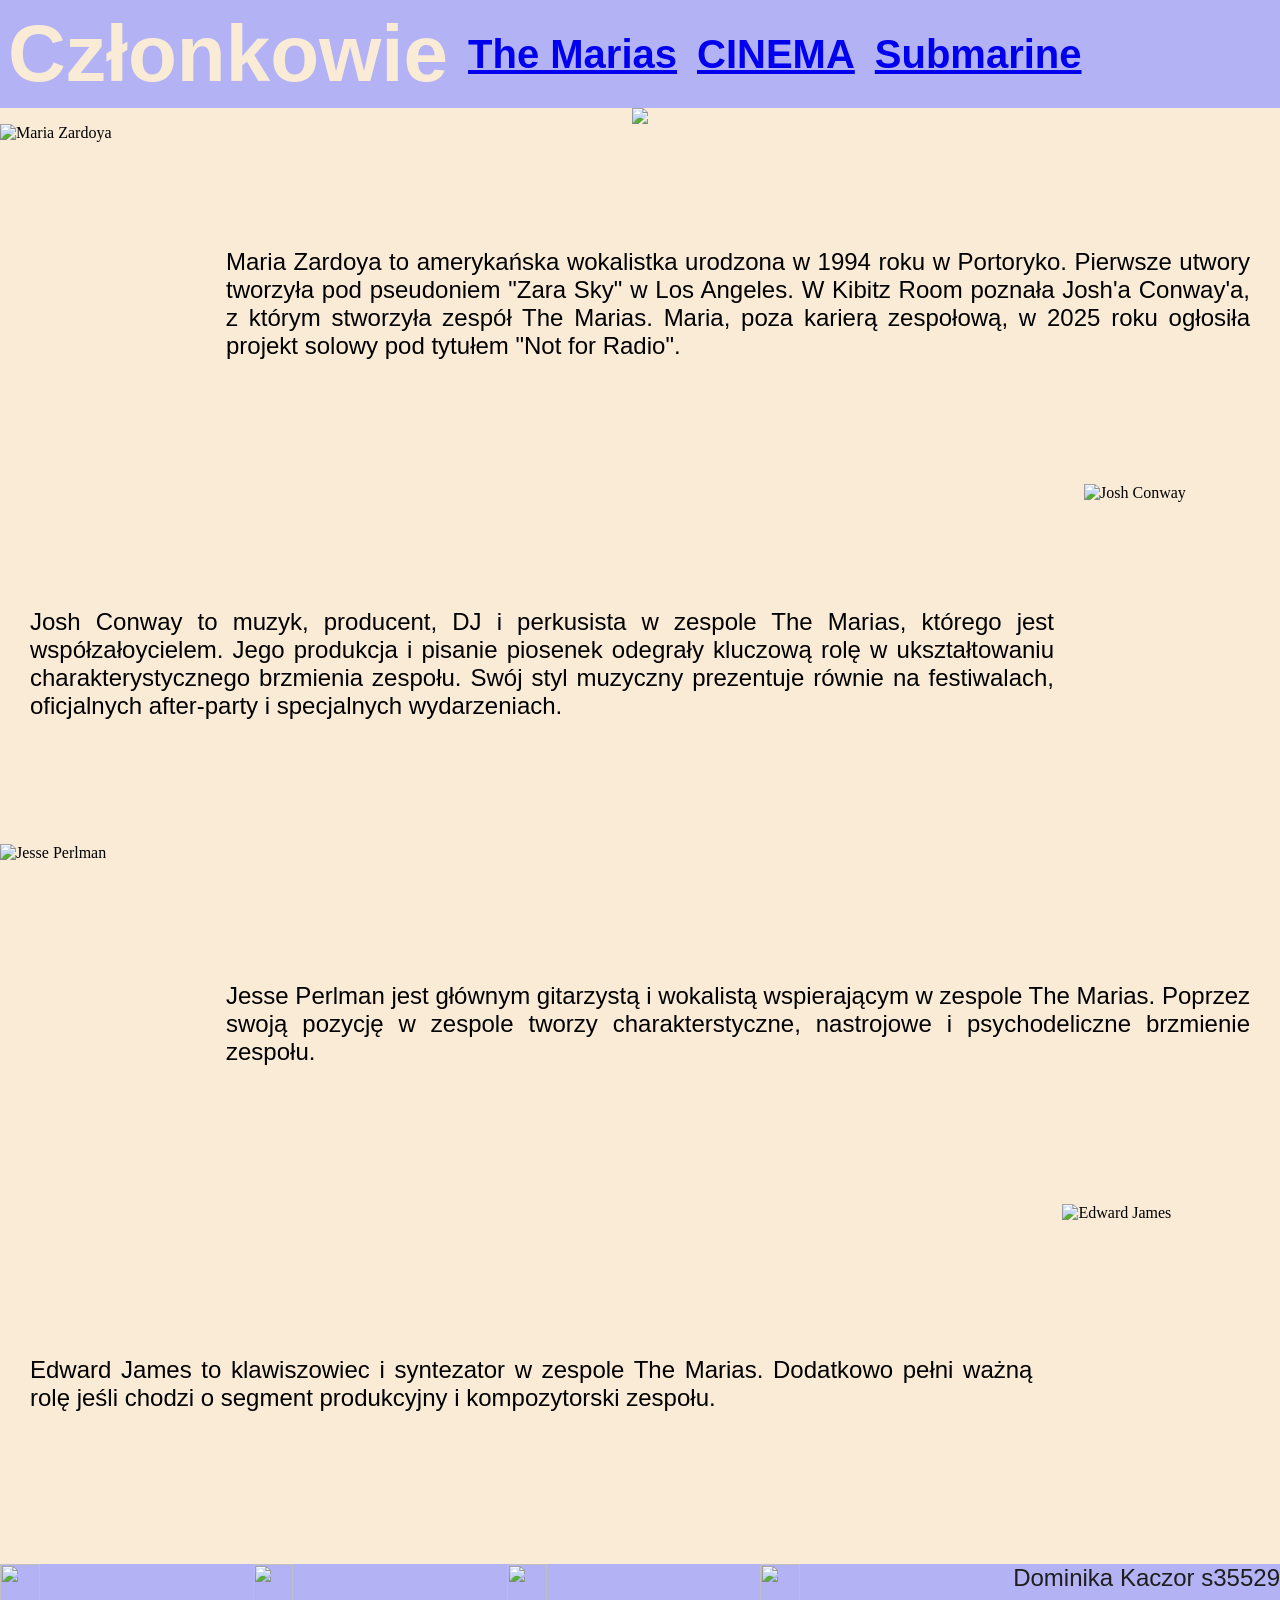
==== index2.html @ 77b2b717 "wersja projektu 1 mam zaczęty nav bar i footer, rozplanowaną ilość materiału, dodane kolory i efekty" ====
<!DOCTYPE html>
<html lang="pl">

<head>
    <meta charset="UTF-8">
    <meta name="viewport" content="width=device-width, initial-scale=1.0">
    <title>członkowie</title>
    <link rel="stylesheet" href="style.css">

</head>
<header>
    <h1>Członkowie</h1>
    <a href="index.html">
        <h4>The Marias</h4>
    </a>
    <a href="index3.html">
        <h4>CINEMA</h4>
    </a>
    <a href="index4.html">
        <h4>Submarine</h4>
    </a>
</header>

<body>
    <a href="index2.html">
        <div class="container">
            <img src="zdjęcia/zdjecie1.jpeg">
        </div>
    </a>
    <div class="box1">
        <img src="zdjęcia/maria zardoya2.jpg" alt="Maria Zardoya" width="360px" height="360px">
        <div class="text">Maria Zardoya to amerykańska wokalistka urodzona w 1994 roku w Portoryko. Pierwsze utwory
            tworzyła pod pseudoniem "Zara Sky" w Los Angeles. W Kibitz Room poznała Josh'a Conway'a, z którym stworzyła
            zespół The Marias. Maria, poza karierą zespołową, w 2025 roku ogłosiła projekt solowy pod tytułem "Not for
            Radio".</div>
    </div>

    <div class="box2">
        <img src="zdjęcia/josh conway.jpeg" alt="Josh Conway" width="360px" height="360px">
        <div class="text">Josh Conway to muzyk, producent, DJ i perkusista w zespole The Marias, którego jest
            współzałoycielem. Jego produkcja i pisanie piosenek odegrały kluczową rolę w ukształtowaniu
            charakterystycznego
            brzmienia zespołu. Swój styl muzyczny prezentuje równie na festiwalach, oficjalnych after-party i
            specjalnych
            wydarzeniach.</div>
    </div>

    <div class="box1">
        <img src="zdjęcia/jesse perlman.jpg" alt="Jesse Perlman" width="360px" height="360px">
        <div class="text">Jesse Perlman jest głównym gitarzystą i wokalistą wspierającym w zespole The Marias. Poprzez
            swoją pozycję w zespole tworzy charakterstyczne, nastrojowe i psychodeliczne brzmienie zespołu. </div>
    </div>

    <div class="box2">
        <img src="zdjęcia/edward james.jpg" alt="Edward James" width="360px" height="360px">
        <div class="text"> Edward James to klawiszowiec i syntezator w zespole The Marias. Dodatkowo pełni ważną rolę
            jeśli
            chodzi o segment produkcyjny i kompozytorski zespołu. </div>

    </div>

    <div class="end">
        <a href="https://www.youtube.com/channel/UChmZkdugBmAP_zpyzayv6VQ">
            <img src="zdjęcia/youtube.svg" width="40px" height="40px">
        </a>
        <a href="https://www.instagram.com/themarias/">
            <img src="zdjęcia/instagram.svg" width="40px" height="40px">
        </a>
        <a href="https://www.facebook.com/themariasmp3/?locale=pl_PL">
            <img src="zdjęcia/facebook.svg" width="40px" height="40px">
        </a>
        <a href="https://shop.themarias.us/en-uk">
            <img src="zdjęcia/shop.svg" width="40px" height="40px">
        </a>

        <div id="footer">Dominika Kaczor s35529</div>
    </div>

</body>

</html>
---- style.css ----
body {
    margin: 0%;

}

header {
    text-align: center;
    font-size: 40px;
    font-family: "Raleway", sans-serif;
    font-optical-sizing: auto;
    background-color: rgb(178, 178, 245);
    color: antiquewhite;
    padding: 8px;
    gap: 20px;
    display: flex;
    flex-direction: row;
    align-items: center;

}

.class {
    text-align: center;
    text-align: justify;
    font-size: 24px;
    font-family: "Raleway", sans-serif;
    font-optical-sizing: auto;
    margin: auto;
    max-width: 80%;
    padding-bottom: 30px;
    padding-top: 30px;
    margin-bottom: 40px;

}

h1,
h4 {
    margin: 0%;
}

#id {
    font-size: 24px;
    font-family: "Raleway", sans-serif;
    font-optical-sizing: auto;
    text-align: center;
    justify-content: center;
    margin-bottom: 40px;
}

.container {
    display: flex;
    justify-content: center;
    flex-direction: row;
}

.end {
    background-color: rgb(178, 178, 245);
    color: rgb(30, 30, 30);
    display: flex;
    justify-content: space-between;
    align-items: flex-start;
    gap: 10px;
    height: 60px;
}

.form {
    transform: scale(1.2);
    width: 500px;
    margin: auto;
    margin-bottom: 100px;
}

input,
textarea {
    width: 100%;
    padding: 15px;
    font-size: 18px;
}

textarea {
    height: 200px;
}

button {
    padding: 15px 30px;
    font-size: 18px;
    justify-content: center;
}

body {
    background-color: antiquewhite;
    margin: 0%;
}

.box1 {
    display: flex;
    align-items: flex-start;
    display: 20px;
    flex-direction: row;

}

.box2 {
    display: flex;
    align-items: flex-end;
    display: 20px;
    flex-direction: row-reverse;
}

body {
    margin: 0;
}

a {
    background-color: hsl(226, 55, 24);
}

.class {
    text-align: center;
    text-align: justify;
    font-size: 24px;
    font-family: "Raleway", sans-serif;
    font-optical-sizing: auto;
    margin: auto;
    max-width: 80%;
    padding-bottom: 30px;
    padding-top: 30px;
    margin-bottom: 50px;
}

#album {
    font-size: 24px;
    font-family: "Raleway", sans-serif;
    font-optical-sizing: auto;
    text-align: center;
    justify-content: center;
    margin-bottom: 30px;
}

#footer {
    font-size: 24px;
    font-family: "Raleway", sans-serif;
    font-optical-sizing: auto;
    flex-direction: end;
    text-align: center;
}

.left {
    display: flex;
    gap: 15px;
}

.quote {
    font-style: italic;
    font-size: 24px;
    font-family: "Raleway", sans-serif;
    text-align: center;
    margin: auto;
    max-width: 80%;
    margin-bottom: 30px;
}

.author {
    font-size: 20px;
    font-family: "Raleway", sans-serif;
    text-align: center;
    align-items: end;
    margin: auto;
    margin-bottom: 10px;
    max-width: 80%;
}

.button1 {
    border: none;
    background: none;
    padding: 0;
    outline: none;
    cursor: pointer;
    transition: 0.3s;
}

.button1:hover {
    box-shadow: 0px 0px 10px 2px rgb(177, 172, 166);
}

.button2 {
    border: none;
    background: none;
    padding: 0;
    outline: none;
    cursor: pointer;
    transition: 0.3s;
}

.button2:hover {
    box-shadow: 0px 0px 10px 2px hsl(359, 87%, 9%);
}

.button3 {
    border: none;
    background: none;
    padding: 0;
    outline: none;
    cursor: pointer;
    transition: 0.3s;
}

.button3:hover {
    box-shadow: 0px 0px 10px 2px rgb(51, 53, 120);
}

.text {
    text-align: center;
    text-align: justify;
    font-size: 24px;
    font-family: "Raleway", sans-serif;
    font-optical-sizing: auto;
    margin: auto;
    max-width: 80%;
    padding: 30px;
}
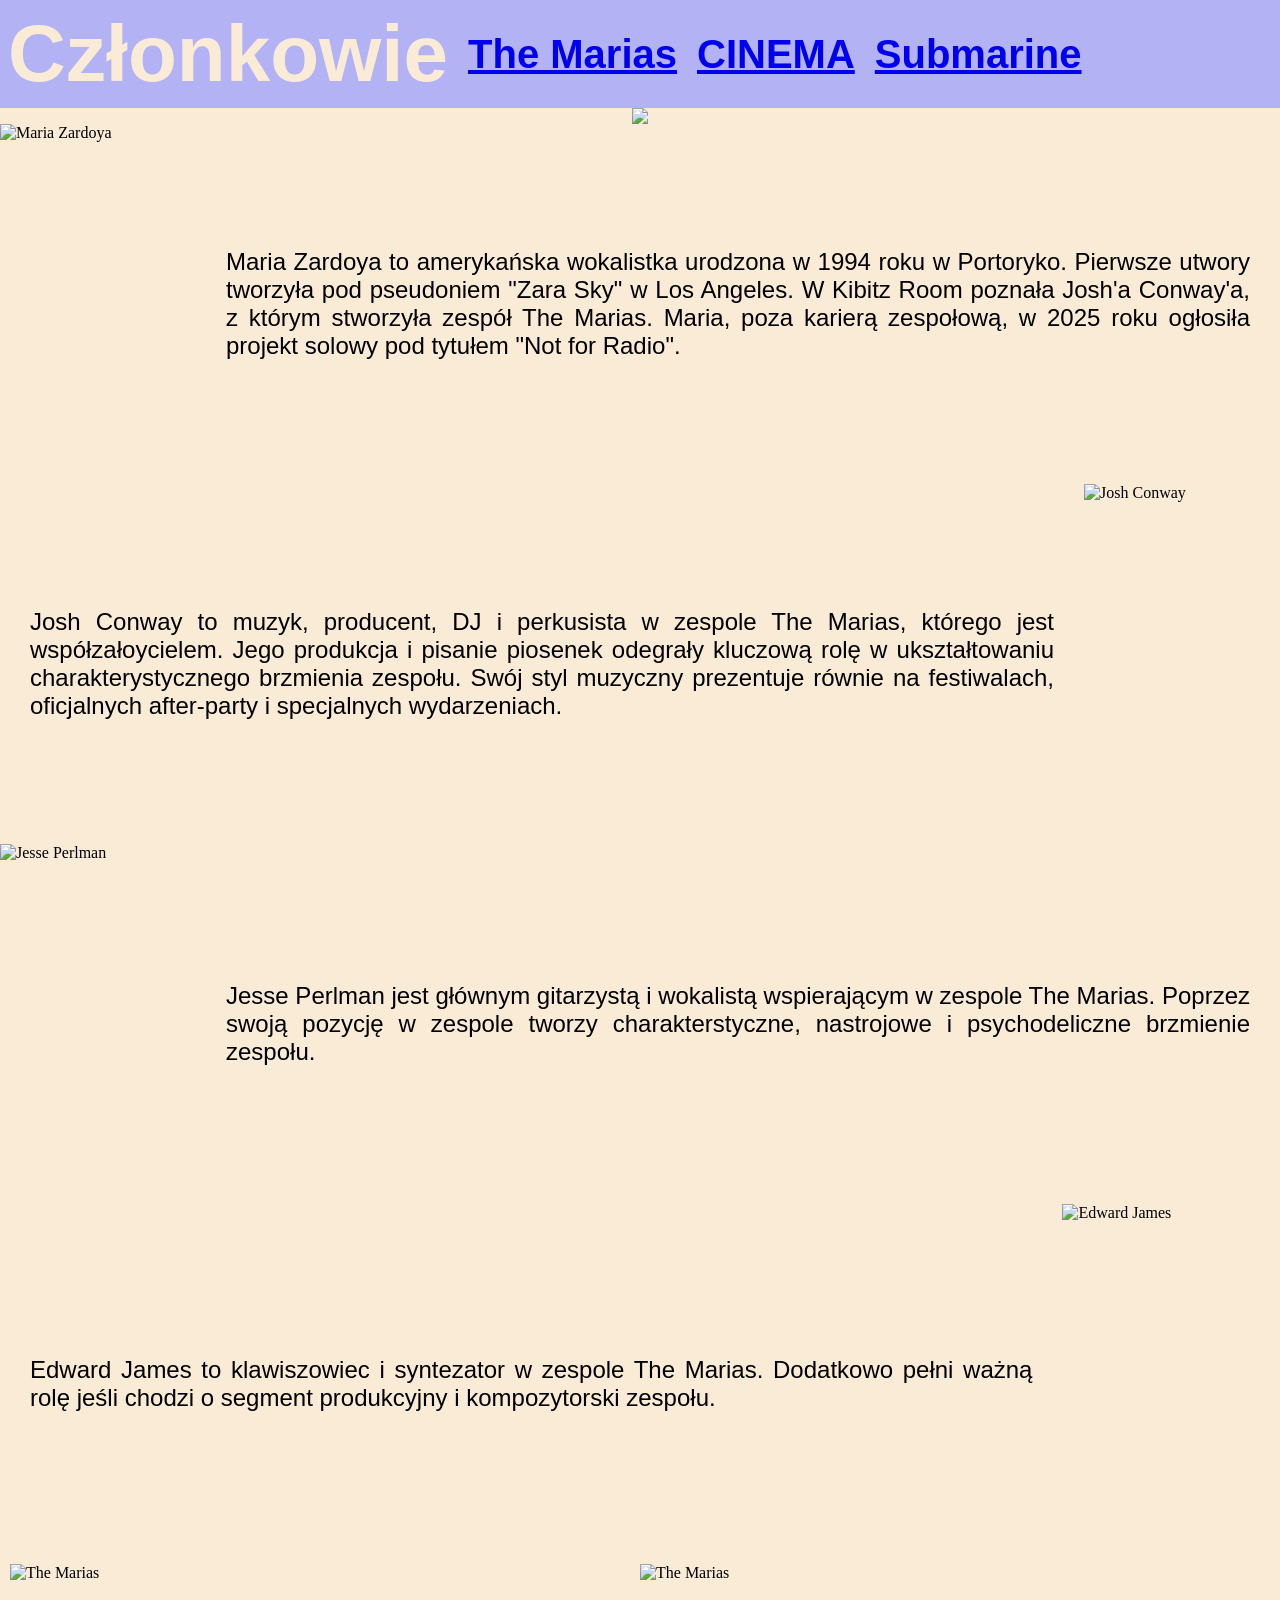
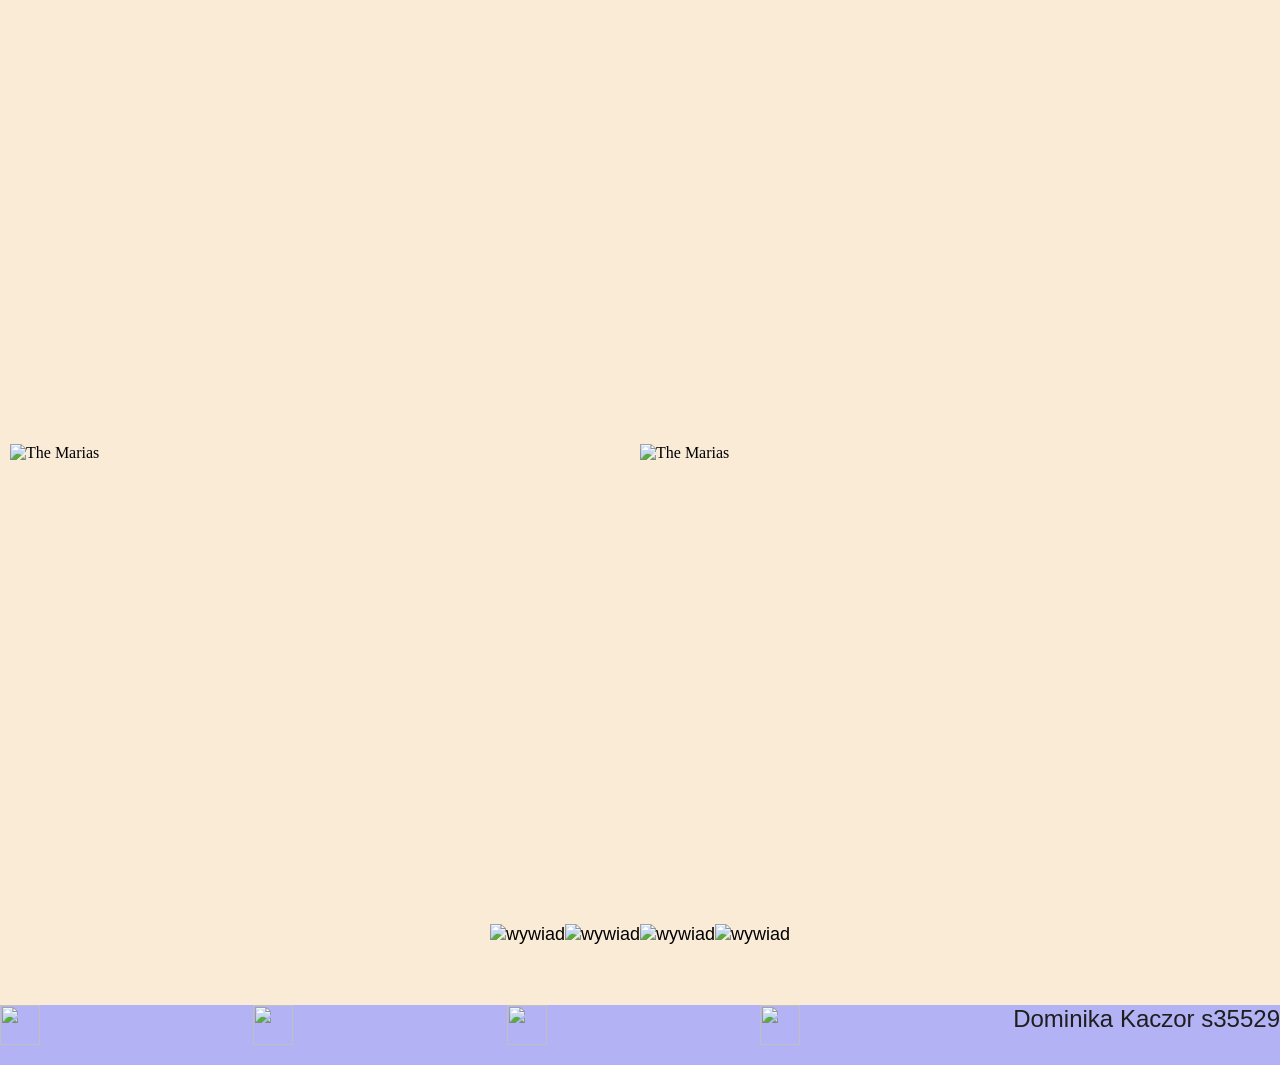
==== commit 7f53e524: "projekt 2 dodałam ikonki do wywiadów i zdjęcia z dynamiczną ścieżką, dalej do poprawy jest footer i " ====
--- a/index2.html
+++ b/index2.html
@@ -59,6 +59,51 @@
 
     </div>
 
+    <div class="photos">
+        <img src="https://www.billboard.com/wp-content/uploads/2025/01/chartbreaker-the-marias-billboard-2025-bb3-caroline-tompkins-1-1260.jpg"
+            alt="The Marias" width="630px" height="420px">
+
+        <img src="https://ca-times.brightspotcdn.com/dims4/default/2c850e3/2147483647/strip/true/crop/2048x1365+0+0/resize/1200x800!/quality/75/?url=https%3A%2F%2Fcalifornia-times-brightspot.s3.amazonaws.com%2F83%2Fc9%2F896f43b4cf7c6fb6d8a37310032f%2Fla-1553750010-repcr6qqes-snap-image"
+            alt="The Marias" width="630px" height="420px">
+    </div>
+
+    <div class="photos">
+        <img src="https://www.billboard.com/wp-content/uploads/2021/12/the-Marias-press-2021-cr-Ashley_Seryn-billboard-1548.jpg"
+            alt="The Marias" width="630px" height="420px">
+
+        <img src="https://press.atlanticrecords.com/sites/g/files/g2000014001/files/2025-04/MAIN%20PRESS%20IMAGE%20%281%29.jpg"
+            alt="The Marias" width="630px" height="420px">
+    </div>
+
+    <div class="press">
+        <a href="https://www.grammy.com/news/the-marias-submarine-new-album-interview-summer-tour-videos">
+            <button class="button1">
+                <img src="zdjęcia/press.svg" alt="wywiad" width="300px" height="380px">
+            </button>
+        </a>
+
+        <a href="https://www.elle.com/culture/music/a60949592/the-marias-breakup-submarine-interview/">
+            <button class="button1">
+                <img src="zdjęcia/press.svg" alt="wywiad" width="300px" height="380px">
+            </button>
+        </a>
+
+        <a href="https://youtu.be/Z-RrIjN8K-c?si=ubmekmjReTCFFXEi">
+            <button class="button1">
+                <img src="zdjęcia/press.svg" alt="wywiad" width="300px" height="380px">
+            </button>
+        </a>
+
+        <a
+            href="https://www.fender.com/articles/fender-performances/how-i-play-the-marias-on-collaboration-and-the-power-of-writing-songs">
+            <button class="button1">
+                <img src="zdjęcia/press.svg" alt="wywiad" width="300px" height="380px">
+            </button>
+        </a>
+
+
+    </div>
+
     <div class="end">
         <a href="https://www.youtube.com/channel/UChmZkdugBmAP_zpyzayv6VQ">
             <img src="zdjęcia/youtube.svg" width="40px" height="40px">
--- a/style.css
+++ b/style.css
@@ -217,4 +217,18 @@
     margin: auto;
     max-width: 80%;
     padding: 30px;
+}
+
+.photos {
+    justify-content: center;
+    display: flex;
+    margin-bottom: 60px;
+
+}
+
+.press {
+    justify-content: center;
+    display: flex;
+    margin-bottom: 60px;
+
 }
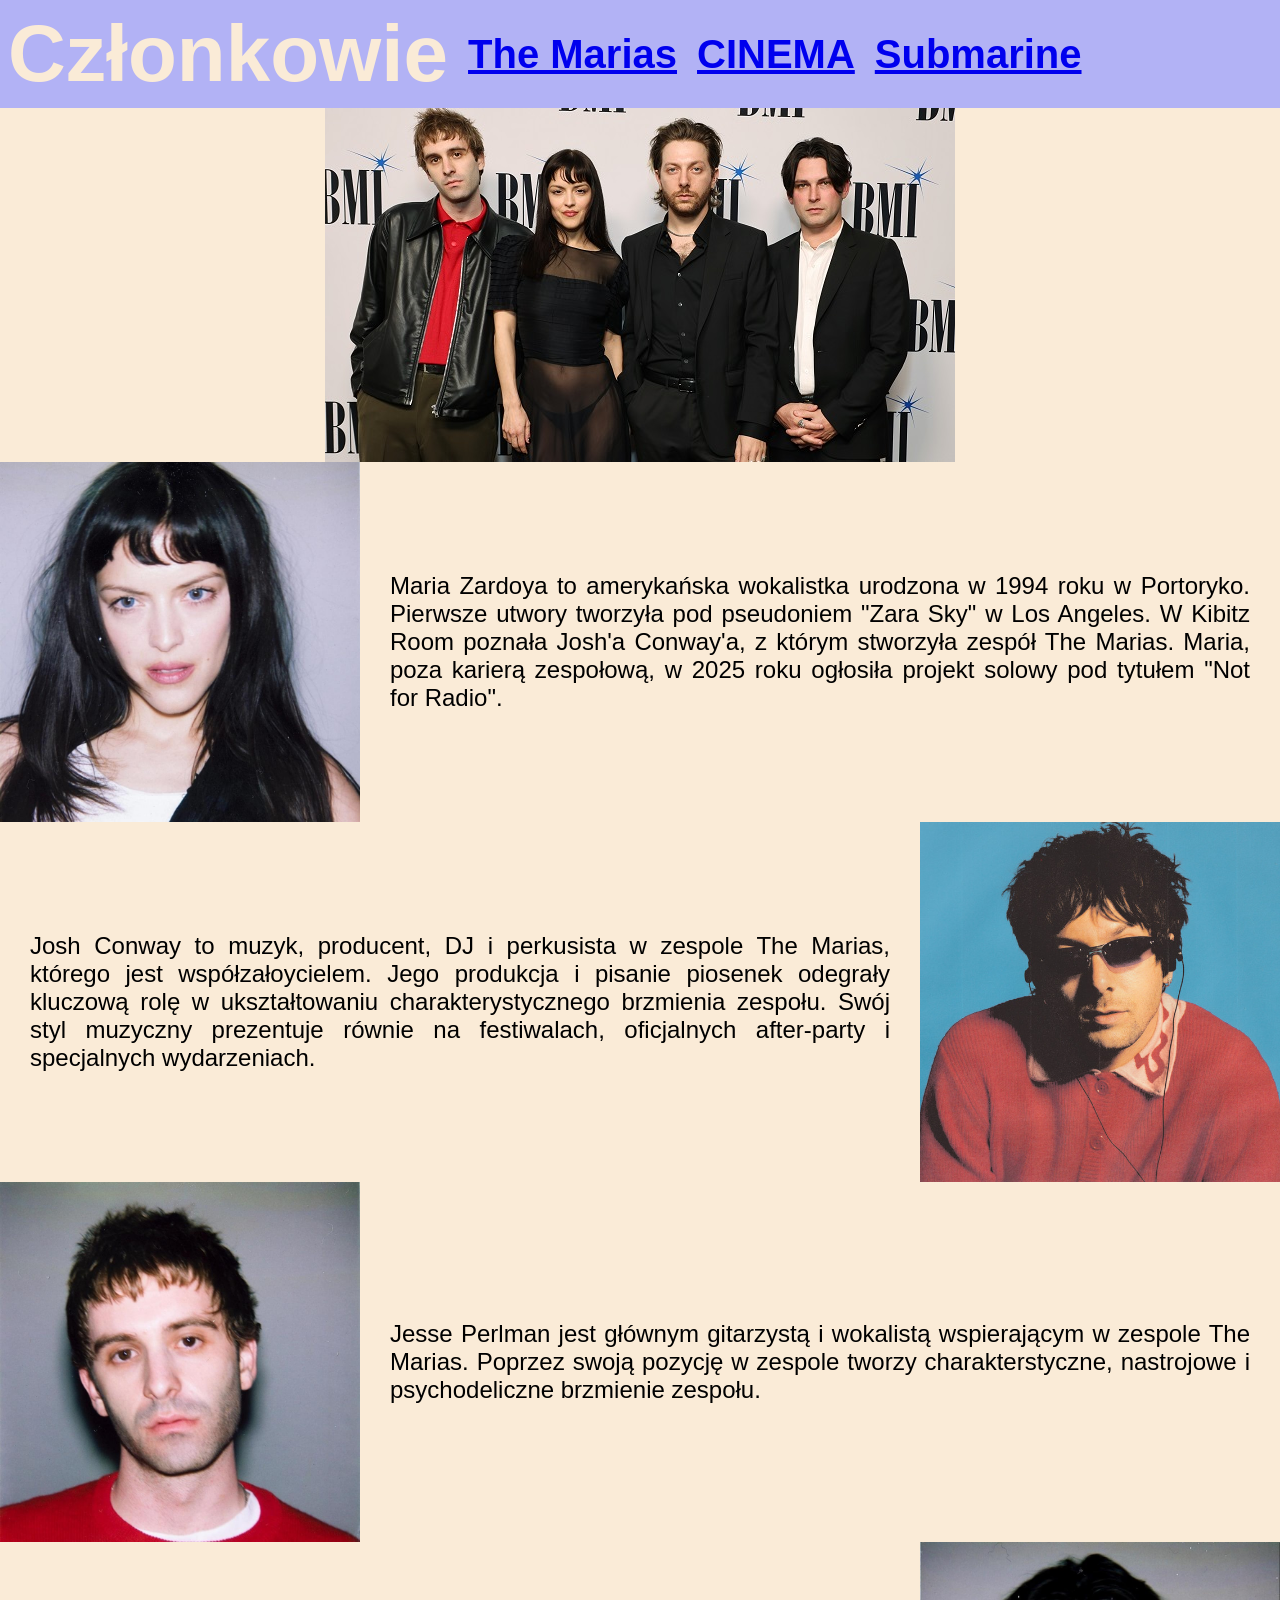
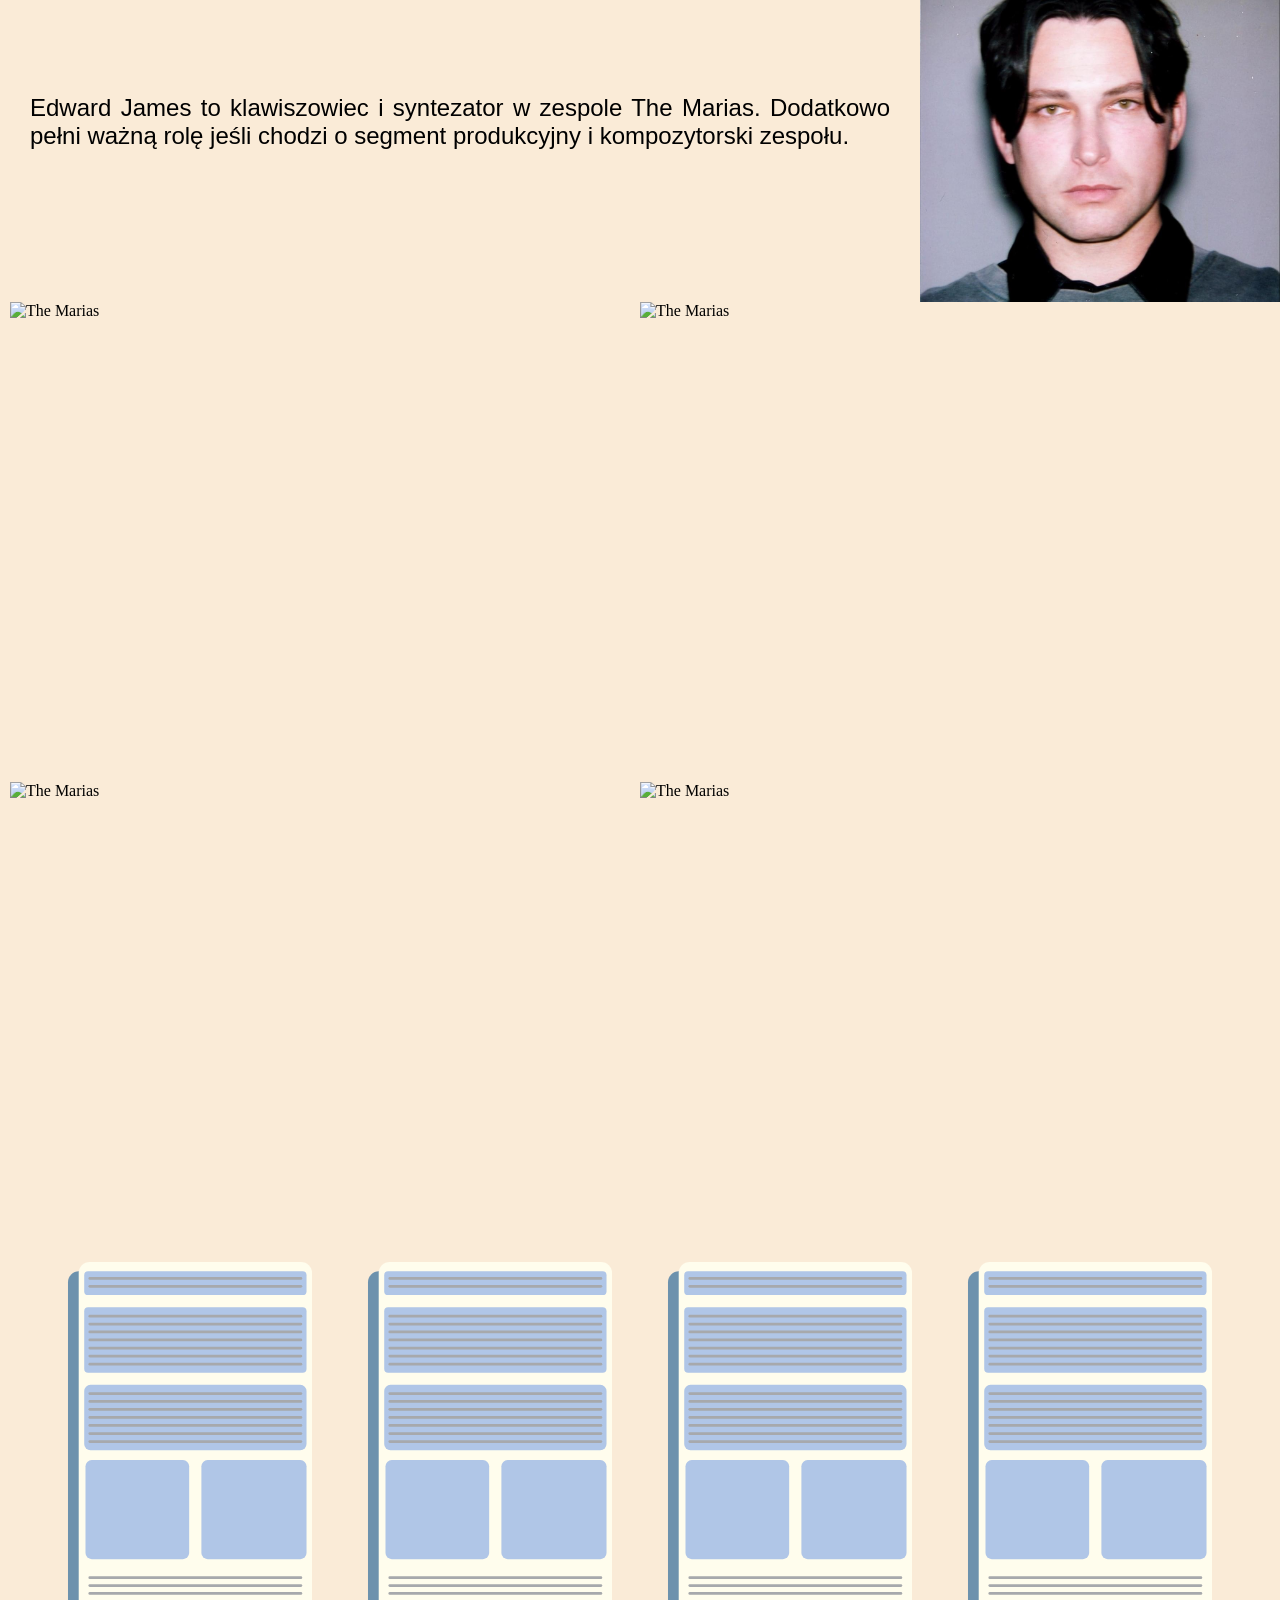
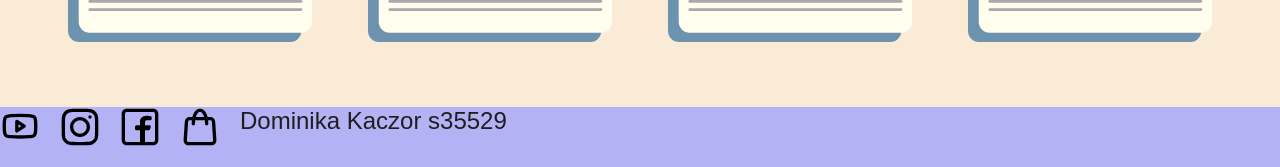
==== commit 2e138ebc: "projekt 4 poprawiłam zdjęcia" ====
--- a/index2.html
+++ b/index2.html
@@ -24,11 +24,11 @@
 <body>
     <a href="index2.html">
         <div class="container">
-            <img src="zdjęcia/zdjecie1.jpeg">
+            <img src="photos/zdjecie1.jpeg">
         </div>
     </a>
     <div class="box1">
-        <img src="zdjęcia/maria zardoya2.jpg" alt="Maria Zardoya" width="360px" height="360px">
+        <img src="photos/maria zardoya2.jpg" alt="Maria Zardoya" width="360px" height="360px">
         <div class="text">Maria Zardoya to amerykańska wokalistka urodzona w 1994 roku w Portoryko. Pierwsze utwory
             tworzyła pod pseudoniem "Zara Sky" w Los Angeles. W Kibitz Room poznała Josh'a Conway'a, z którym stworzyła
             zespół The Marias. Maria, poza karierą zespołową, w 2025 roku ogłosiła projekt solowy pod tytułem "Not for
@@ -36,7 +36,7 @@
     </div>
 
     <div class="box2">
-        <img src="zdjęcia/josh conway.jpeg" alt="Josh Conway" width="360px" height="360px">
+        <img src="photos/josh conway.jpeg" alt="Josh Conway" width="360px" height="360px">
         <div class="text">Josh Conway to muzyk, producent, DJ i perkusista w zespole The Marias, którego jest
             współzałoycielem. Jego produkcja i pisanie piosenek odegrały kluczową rolę w ukształtowaniu
             charakterystycznego
@@ -46,13 +46,13 @@
     </div>
 
     <div class="box1">
-        <img src="zdjęcia/jesse perlman.jpg" alt="Jesse Perlman" width="360px" height="360px">
+        <img src="photos/jesse perlman.jpg" alt="Jesse Perlman" width="360px" height="360px">
         <div class="text">Jesse Perlman jest głównym gitarzystą i wokalistą wspierającym w zespole The Marias. Poprzez
             swoją pozycję w zespole tworzy charakterstyczne, nastrojowe i psychodeliczne brzmienie zespołu. </div>
     </div>
 
     <div class="box2">
-        <img src="zdjęcia/edward james.jpg" alt="Edward James" width="360px" height="360px">
+        <img src="photos/edward james.jpg" alt="Edward James" width="360px" height="360px">
         <div class="text"> Edward James to klawiszowiec i syntezator w zespole The Marias. Dodatkowo pełni ważną rolę
             jeśli
             chodzi o segment produkcyjny i kompozytorski zespołu. </div>
@@ -78,26 +78,26 @@
     <div class="press">
         <a href="https://www.grammy.com/news/the-marias-submarine-new-album-interview-summer-tour-videos">
             <button class="button1">
-                <img src="zdjęcia/press.svg" alt="wywiad" width="300px" height="380px">
+                <img src="photos/press.svg" alt="wywiad" width="300px" height="380px">
             </button>
         </a>
 
         <a href="https://www.elle.com/culture/music/a60949592/the-marias-breakup-submarine-interview/">
             <button class="button1">
-                <img src="zdjęcia/press.svg" alt="wywiad" width="300px" height="380px">
+                <img src="photos/press.svg" alt="wywiad" width="300px" height="380px">
             </button>
         </a>
 
         <a href="https://youtu.be/Z-RrIjN8K-c?si=ubmekmjReTCFFXEi">
             <button class="button1">
-                <img src="zdjęcia/press.svg" alt="wywiad" width="300px" height="380px">
+                <img src="photos/press.svg" alt="wywiad" width="300px" height="380px">
             </button>
         </a>
 
         <a
             href="https://www.fender.com/articles/fender-performances/how-i-play-the-marias-on-collaboration-and-the-power-of-writing-songs">
             <button class="button1">
-                <img src="zdjęcia/press.svg" alt="wywiad" width="300px" height="380px">
+                <img src="photos/press.svg" alt="wywiad" width="300px" height="380px">
             </button>
         </a>
 
@@ -106,16 +106,16 @@
 
     <div class="end">
         <a href="https://www.youtube.com/channel/UChmZkdugBmAP_zpyzayv6VQ">
-            <img src="zdjęcia/youtube.svg" width="40px" height="40px">
+            <img src="photos/youtube.svg" width="40px" height="40px">
         </a>
         <a href="https://www.instagram.com/themarias/">
-            <img src="zdjęcia/instagram.svg" width="40px" height="40px">
+            <img src="photos/instagram.svg" width="40px" height="40px">
         </a>
         <a href="https://www.facebook.com/themariasmp3/?locale=pl_PL">
-            <img src="zdjęcia/facebook.svg" width="40px" height="40px">
+            <img src="photos/facebook.svg" width="40px" height="40px">
         </a>
         <a href="https://shop.themarias.us/en-uk">
-            <img src="zdjęcia/shop.svg" width="40px" height="40px">
+            <img src="photos/shop.svg" width="40px" height="40px">
         </a>
 
         <div id="footer">Dominika Kaczor s35529</div>
--- a/style.css
+++ b/style.css
@@ -56,9 +56,9 @@
     background-color: rgb(178, 178, 245);
     color: rgb(30, 30, 30);
     display: flex;
-    justify-content: space-between;
+    justify-content: gap: 50px;
     align-items: flex-start;
-    gap: 10px;
+    gap: 20px;
     height: 60px;
 }
 
@@ -140,7 +140,7 @@
     font-size: 24px;
     font-family: "Raleway", sans-serif;
     font-optical-sizing: auto;
-    flex-direction: end;
+    flex-direction: flexend;
     text-align: center;
 }
 
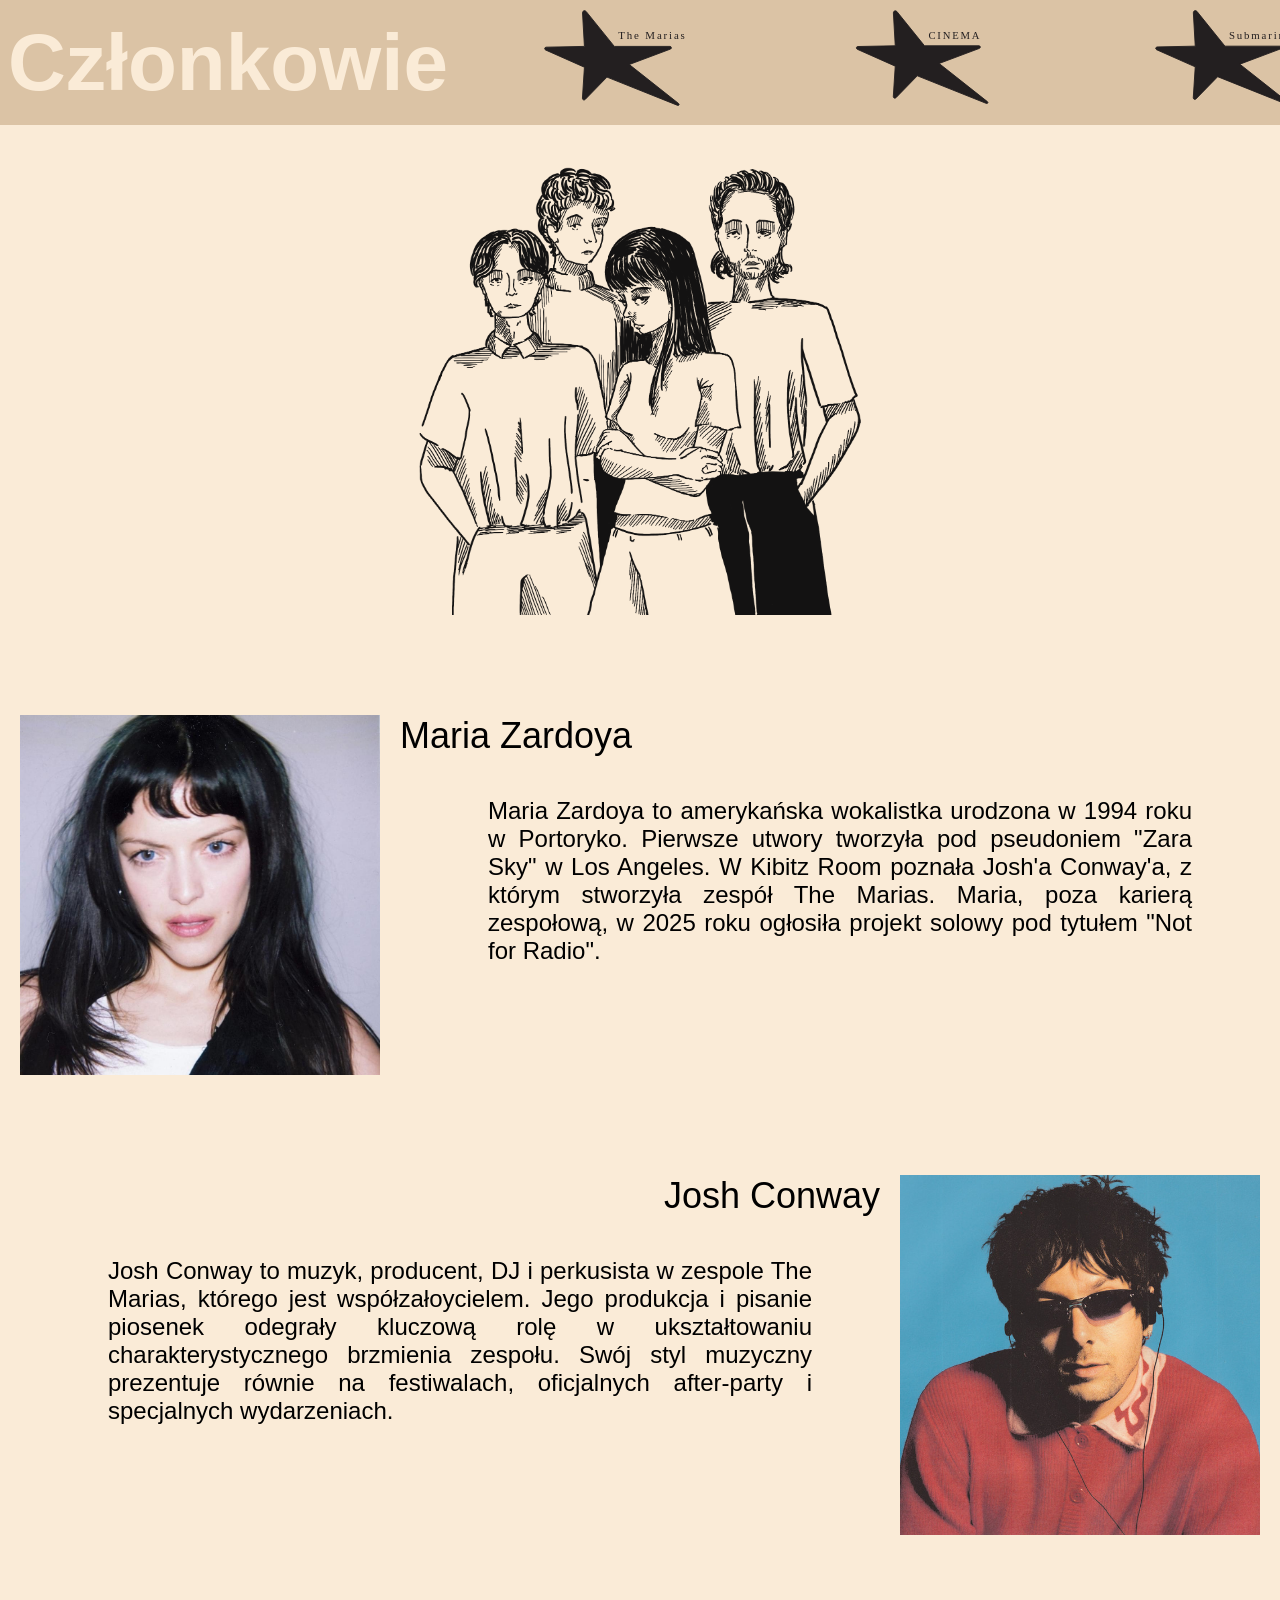
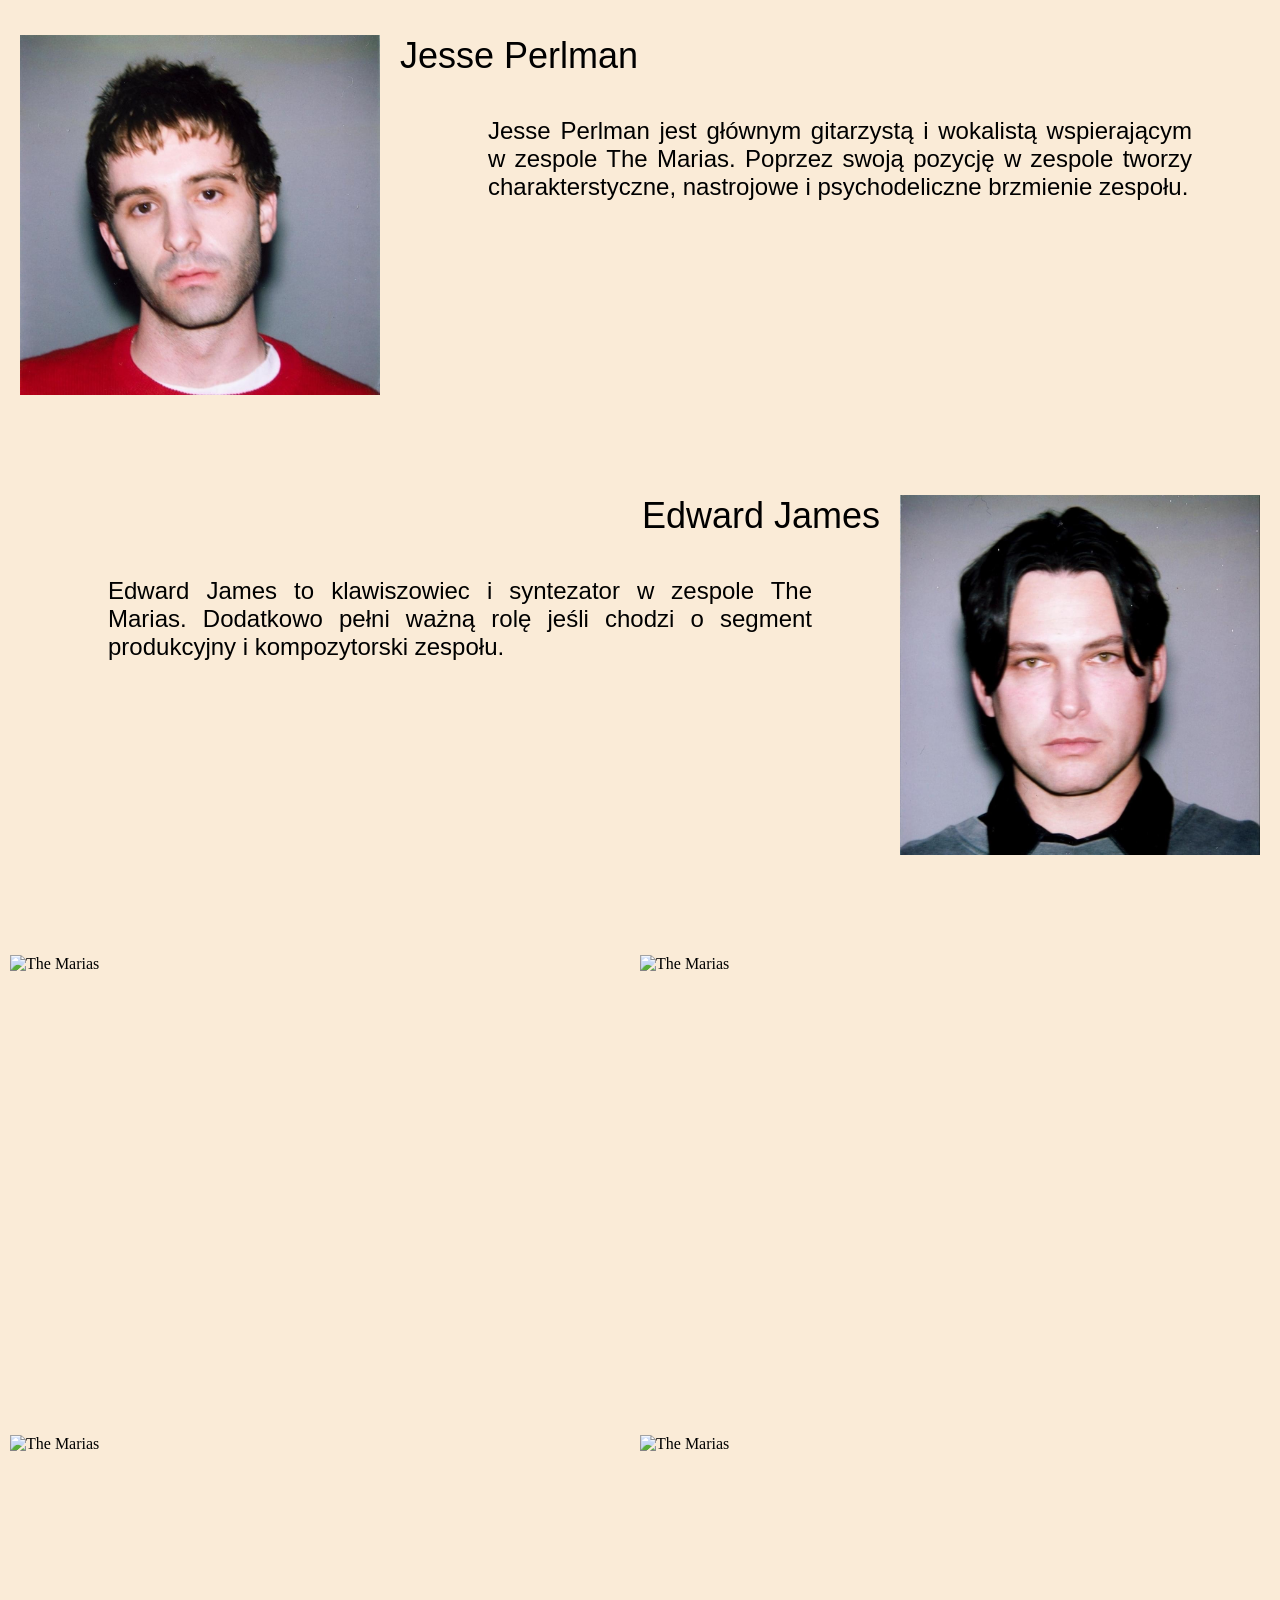
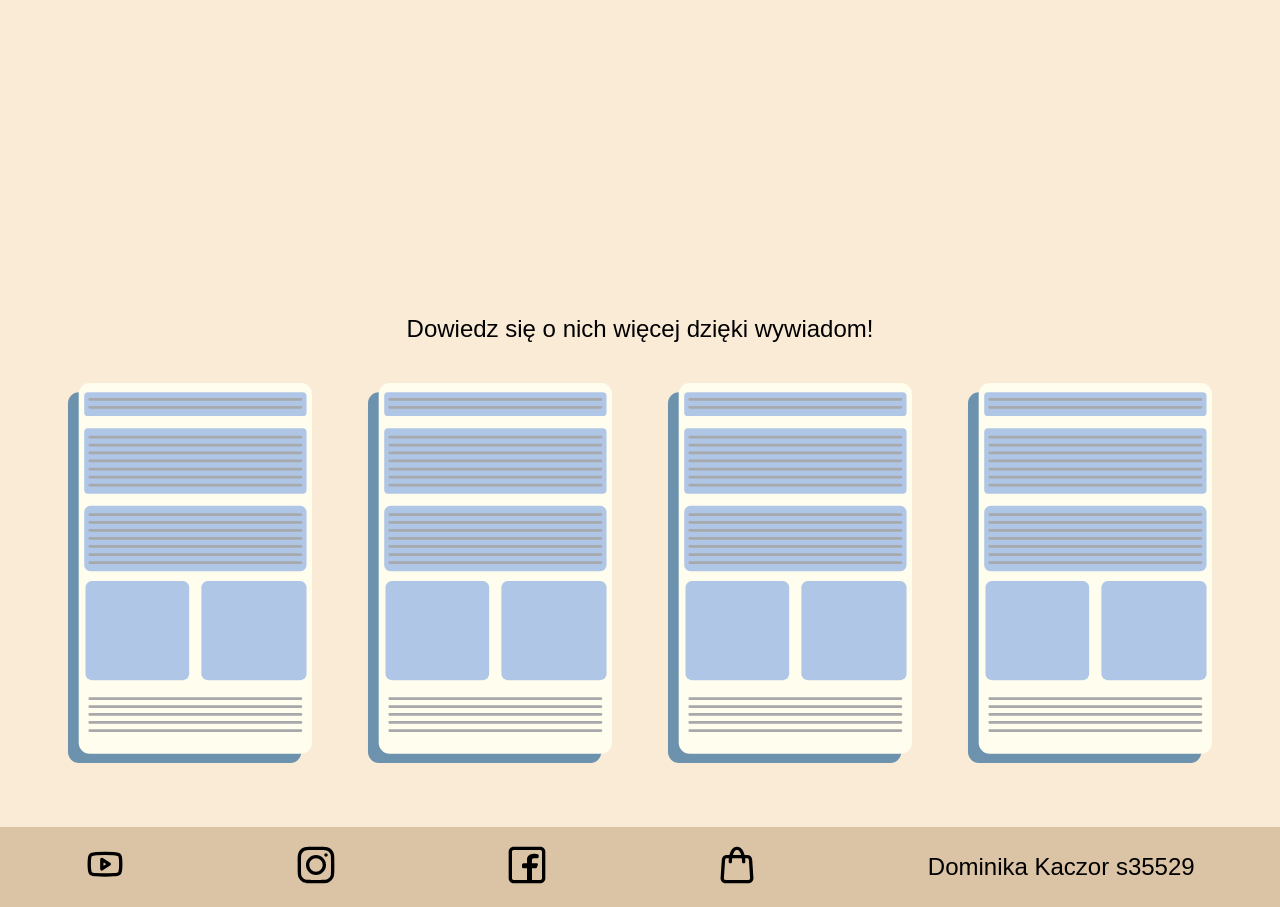
==== commit 0dd0a92d: "projekt 5? chyba, zgubiłam się w liczeniu zmieniłam kolorystykę, tak że się zmienia z podstroną, spr" ====
--- a/index2.html
+++ b/index2.html
@@ -8,114 +8,146 @@
     <link rel="stylesheet" href="style.css">
 
 </head>
-<header>
-    <h1>Członkowie</h1>
-    <a href="index.html">
-        <h4>The Marias</h4>
-    </a>
-    <a href="index3.html">
-        <h4>CINEMA</h4>
-    </a>
-    <a href="index4.html">
-        <h4>Submarine</h4>
-    </a>
-</header>
 
 <body>
+
+    <header>
+        <div class="header1">
+            <h1>Członkowie</h1>
+            <div class="nav">
+                <a href="index.html">
+                    <img src="photos/themarias.svg" alt="The Marias" width="300" height="100">
+                </a>
+                <a href="index3.html">
+                    <img src="photos/CINEMA.svg" alt="CINEMA" width="300" height="100">
+                </a>
+                <a href="index4.html">
+                    <img src="photos/submarine.svg" alt="Submarine" width="300" height="100">
+                </a>
+            </div>
+        </div>
+    </header>
+
     <a href="index2.html">
-        <div class="container">
-            <img src="photos/zdjecie1.jpeg">
+        <div class="container" style="margin-top: 40px; margin-bottom: 40px;">
+            <img src="photos/Untitled_Artwork3.png" width="450" height="450" alt="The Marias grafika">
         </div>
     </a>
+
     <div class="box1">
-        <img src="photos/maria zardoya2.jpg" alt="Maria Zardoya" width="360px" height="360px">
-        <div class="text">Maria Zardoya to amerykańska wokalistka urodzona w 1994 roku w Portoryko. Pierwsze utwory
-            tworzyła pod pseudoniem "Zara Sky" w Los Angeles. W Kibitz Room poznała Josh'a Conway'a, z którym stworzyła
-            zespół The Marias. Maria, poza karierą zespołową, w 2025 roku ogłosiła projekt solowy pod tytułem "Not for
-            Radio".</div>
+        <img src="photos/maria-zardoya2.jpg" alt="Maria Zardoya" width="360" height="360">
+        <div class="box-container">
+            <div class="band1">
+                Maria Zardoya
+            </div>
+            <div class="text">Maria Zardoya to amerykańska wokalistka urodzona w 1994 roku w Portoryko. Pierwsze utwory
+                tworzyła pod pseudoniem "Zara Sky" w Los Angeles. W Kibitz Room poznała Josh'a Conway'a, z którym
+                stworzyła
+                zespół The Marias. Maria, poza karierą zespołową, w 2025 roku ogłosiła projekt solowy pod tytułem "Not
+                for
+                Radio".</div>
+        </div>
     </div>
 
     <div class="box2">
-        <img src="photos/josh conway.jpeg" alt="Josh Conway" width="360px" height="360px">
-        <div class="text">Josh Conway to muzyk, producent, DJ i perkusista w zespole The Marias, którego jest
-            współzałoycielem. Jego produkcja i pisanie piosenek odegrały kluczową rolę w ukształtowaniu
-            charakterystycznego
-            brzmienia zespołu. Swój styl muzyczny prezentuje równie na festiwalach, oficjalnych after-party i
-            specjalnych
-            wydarzeniach.</div>
+        <img src="photos/josh-conway.jpeg" alt="Josh Conway" width="360" height="360">
+        <div class="box-container">
+            <div class="band2">
+                Josh Conway
+            </div>
+            <div class="text">Josh Conway to muzyk, producent, DJ i perkusista w zespole The Marias, którego jest
+                współzałoycielem. Jego produkcja i pisanie piosenek odegrały kluczową rolę w ukształtowaniu
+                charakterystycznego
+                brzmienia zespołu. Swój styl muzyczny prezentuje równie na festiwalach, oficjalnych after-party i
+                specjalnych
+                wydarzeniach.</div>
+        </div>
     </div>
 
+
     <div class="box1">
-        <img src="photos/jesse perlman.jpg" alt="Jesse Perlman" width="360px" height="360px">
-        <div class="text">Jesse Perlman jest głównym gitarzystą i wokalistą wspierającym w zespole The Marias. Poprzez
-            swoją pozycję w zespole tworzy charakterstyczne, nastrojowe i psychodeliczne brzmienie zespołu. </div>
+        <img src="photos/jesse-perlman.jpg" alt="Jesse Perlman" width="360" height="360">
+        <div class="box-container">
+            <div class="band1">
+                Jesse Perlman
+            </div>
+            <div class="text">Jesse Perlman jest głównym gitarzystą i wokalistą wspierającym w zespole The Marias.
+                Poprzez
+                swoją pozycję w zespole tworzy charakterstyczne, nastrojowe i psychodeliczne brzmienie zespołu. </div>
+        </div>
     </div>
 
+
     <div class="box2">
-        <img src="photos/edward james.jpg" alt="Edward James" width="360px" height="360px">
-        <div class="text"> Edward James to klawiszowiec i syntezator w zespole The Marias. Dodatkowo pełni ważną rolę
-            jeśli
-            chodzi o segment produkcyjny i kompozytorski zespołu. </div>
+        <img src="photos/edward-james.jpg" alt="Edward James" width="360" height="360">
+        <div class="box-container">
+            <div class="band2">
+                Edward James
+            </div>
+            <div class="text"> Edward James to klawiszowiec i syntezator w zespole The Marias. Dodatkowo pełni ważną
+                rolę
+                jeśli
+                chodzi o segment produkcyjny i kompozytorski zespołu. </div>
+        </div>
 
     </div>
 
+
+
     <div class="photos">
         <img src="https://www.billboard.com/wp-content/uploads/2025/01/chartbreaker-the-marias-billboard-2025-bb3-caroline-tompkins-1-1260.jpg"
-            alt="The Marias" width="630px" height="420px">
+            alt="The Marias" width="630" height="420">
 
         <img src="https://ca-times.brightspotcdn.com/dims4/default/2c850e3/2147483647/strip/true/crop/2048x1365+0+0/resize/1200x800!/quality/75/?url=https%3A%2F%2Fcalifornia-times-brightspot.s3.amazonaws.com%2F83%2Fc9%2F896f43b4cf7c6fb6d8a37310032f%2Fla-1553750010-repcr6qqes-snap-image"
-            alt="The Marias" width="630px" height="420px">
+            alt="The Marias" width="630" height="420">
     </div>
 
     <div class="photos">
         <img src="https://www.billboard.com/wp-content/uploads/2021/12/the-Marias-press-2021-cr-Ashley_Seryn-billboard-1548.jpg"
-            alt="The Marias" width="630px" height="420px">
+            alt="The Marias" width="630" height="420">
 
         <img src="https://press.atlanticrecords.com/sites/g/files/g2000014001/files/2025-04/MAIN%20PRESS%20IMAGE%20%281%29.jpg"
-            alt="The Marias" width="630px" height="420px">
+            alt="The Marias" width="630" height="420">
+    </div>
+
+    <div class="album">
+        Dowiedz się o nich więcej dzięki wywiadom!
     </div>
 
     <div class="press">
-        <a href="https://www.grammy.com/news/the-marias-submarine-new-album-interview-summer-tour-videos">
-            <button class="button1">
-                <img src="photos/press.svg" alt="wywiad" width="300px" height="380px">
-            </button>
+        <a href="https://www.grammy.com/news/the-marias-submarine-new-album-interview-summer-tour-videos"
+            target="_blank">
+            <img src="photos/press.svg" alt="wywiad" width="300" height="380" class="button1">
         </a>
 
-        <a href="https://www.elle.com/culture/music/a60949592/the-marias-breakup-submarine-interview/">
-            <button class="button1">
-                <img src="photos/press.svg" alt="wywiad" width="300px" height="380px">
-            </button>
+        <a href="https://www.elle.com/culture/music/a60949592/the-marias-breakup-submarine-interview/" target="_blank">
+            <img src="photos/press.svg" alt="wywiad" width="300" height="380" class="button1">
         </a>
 
-        <a href="https://youtu.be/Z-RrIjN8K-c?si=ubmekmjReTCFFXEi">
-            <button class="button1">
-                <img src="photos/press.svg" alt="wywiad" width="300px" height="380px">
-            </button>
+        <a href="https://youtu.be/Z-RrIjN8K-c?si=ubmekmjReTCFFXEi" target="_blank">
+            <img src="photos/press.svg" alt="wywiad" width="300" height="380" class="button1">
         </a>
 
-        <a
-            href="https://www.fender.com/articles/fender-performances/how-i-play-the-marias-on-collaboration-and-the-power-of-writing-songs">
-            <button class="button1">
-                <img src="photos/press.svg" alt="wywiad" width="300px" height="380px">
-            </button>
+        <a href="https://www.fender.com/articles/fender-performances/how-i-play-the-marias-on-collaboration-and-the-power-of-writing-songs"
+            target="_blank">
+            <img src="photos/press.svg" alt="wywiad" width="300" height="380" class="button1">
         </a>
 
 
     </div>
 
-    <div class="end">
-        <a href="https://www.youtube.com/channel/UChmZkdugBmAP_zpyzayv6VQ">
-            <img src="photos/youtube.svg" width="40px" height="40px">
+    <div class="end1">
+        <a href="https://www.youtube.com/channel/UChmZkdugBmAP_zpyzayv6VQ" target="_blank">
+            <img src="photos/youtube.svg" width="40" height="40" alt="youtube">
         </a>
-        <a href="https://www.instagram.com/themarias/">
-            <img src="photos/instagram.svg" width="40px" height="40px">
+        <a href="https://www.instagram.com/themarias/" target="_blank">
+            <img src="photos/instagram.svg" width="40" height="40" alt="Instagram">
         </a>
-        <a href="https://www.facebook.com/themariasmp3/?locale=pl_PL">
-            <img src="photos/facebook.svg" width="40px" height="40px">
+        <a href="https://www.facebook.com/themariasmp3/?locale=pl_PL" target="_blank">
+            <img src="photos/facebook.svg" width="40" height="40" alt="Facebook">
         </a>
         <a href="https://shop.themarias.us/en-uk">
-            <img src="photos/shop.svg" width="40px" height="40px">
+            <img src="photos/shop.svg" width="40" height="40" alt="Shop">
         </a>
 
         <div id="footer">Dominika Kaczor s35529</div>
--- a/style.css
+++ b/style.css
@@ -3,19 +3,47 @@
 
 }
 
-header {
+
+.header1 {
     text-align: center;
     font-size: 40px;
     font-family: "Raleway", sans-serif;
     font-optical-sizing: auto;
-    background-color: rgb(178, 178, 245);
+    background-color: rgb(219, 195, 165);
     color: antiquewhite;
     padding: 8px;
     gap: 20px;
     display: flex;
     flex-direction: row;
     align-items: center;
-
+}
+
+.header2 {
+    text-align: center;
+    font-size: 40px;
+    font-family: "Raleway", sans-serif;
+    font-optical-sizing: auto;
+    background-color: rgb(211, 144, 135);
+    color: antiquewhite;
+    padding: 8px;
+    gap: 20px;
+    display: flex;
+    flex-direction: row;
+    align-items: center;
+}
+
+.header3 {
+    text-align: center;
+    font-size: 40px;
+    font-family: "Raleway", sans-serif;
+    font-optical-sizing: auto;
+    background-color: rgb(86, 99, 220);
+    color: antiquewhite;
+    padding: 8px;
+    gap: 20px;
+    display: flex;
+    flex-direction: row;
+    align-items: center;
 }
 
 .class {
@@ -37,7 +65,7 @@
     margin: 0%;
 }
 
-#id {
+.album {
     font-size: 24px;
     font-family: "Raleway", sans-serif;
     font-optical-sizing: auto;
@@ -52,21 +80,34 @@
     flex-direction: row;
 }
 
-.end {
-    background-color: rgb(178, 178, 245);
-    color: rgb(30, 30, 30);
-    display: flex;
-    justify-content: gap: 50px;
-    align-items: flex-start;
-    gap: 20px;
-    height: 60px;
-}
-
-.form {
-    transform: scale(1.2);
-    width: 500px;
-    margin: auto;
-    margin-bottom: 100px;
+.end1 {
+    background-color: rgb(219, 195, 165);
+    color: rgb(0, 0, 0);
+    display: flex;
+    justify-content: space-around;
+    flex-direction: row;
+    align-items: center;
+    height: 80px;
+}
+
+.end2 {
+    background-color: rgb(211, 144, 135);
+    color: rgb(0, 0, 0);
+    display: flex;
+    justify-content: space-around;
+    flex-direction: row;
+    align-items: center;
+    height: 80px;
+}
+
+.end3 {
+    background-color: rgb(86, 99, 220);
+    color: rgb(0, 0, 0);
+    display: flex;
+    justify-content: space-around;
+    flex-direction: row;
+    align-items: center;
+    height: 80px;
 }
 
 input,
@@ -96,14 +137,20 @@
     align-items: flex-start;
     display: 20px;
     flex-direction: row;
+    margin-left: 20px;
+    margin-bottom: 100px;
+    margin-top: 100px;
 
 }
 
 .box2 {
     display: flex;
-    align-items: flex-end;
+    align-items: flex-start;
     display: 20px;
     flex-direction: row-reverse;
+    margin-right: 20px;
+    margin-bottom: 100px;
+    margin-top: 100px;
 }
 
 body {
@@ -140,8 +187,7 @@
     font-size: 24px;
     font-family: "Raleway", sans-serif;
     font-optical-sizing: auto;
-    flex-direction: flexend;
-    text-align: center;
+    align-items: flex-end;
 }
 
 .left {
@@ -231,4 +277,37 @@
     display: flex;
     margin-bottom: 60px;
 
+}
+
+.band1 {
+    font-size: 36px;
+    font-family: "Raleway", sans-serif;
+    font-optical-sizing: bold;
+    text-align: flex-start;
+    align-content: flex-start;
+    justify-content: center;
+}
+
+.band2 {
+    font-size: 36px;
+    font-family: "Raleway", sans-serif;
+    font-optical-sizing: bold;
+    /* text-align: flex-end;
+    align-content: flex-end;
+    justify-content: center; */
+    justify-content: flex-end;
+    text-align: right;
+    margin-right: 20px;
+}
+
+.nav {
+    display: flex;
+    gap: 5px;
+}
+
+.box-container {
+    display: flex;
+    flex-direction: column;
+    gap: 10px;
+    margin-left: 20px;
 }
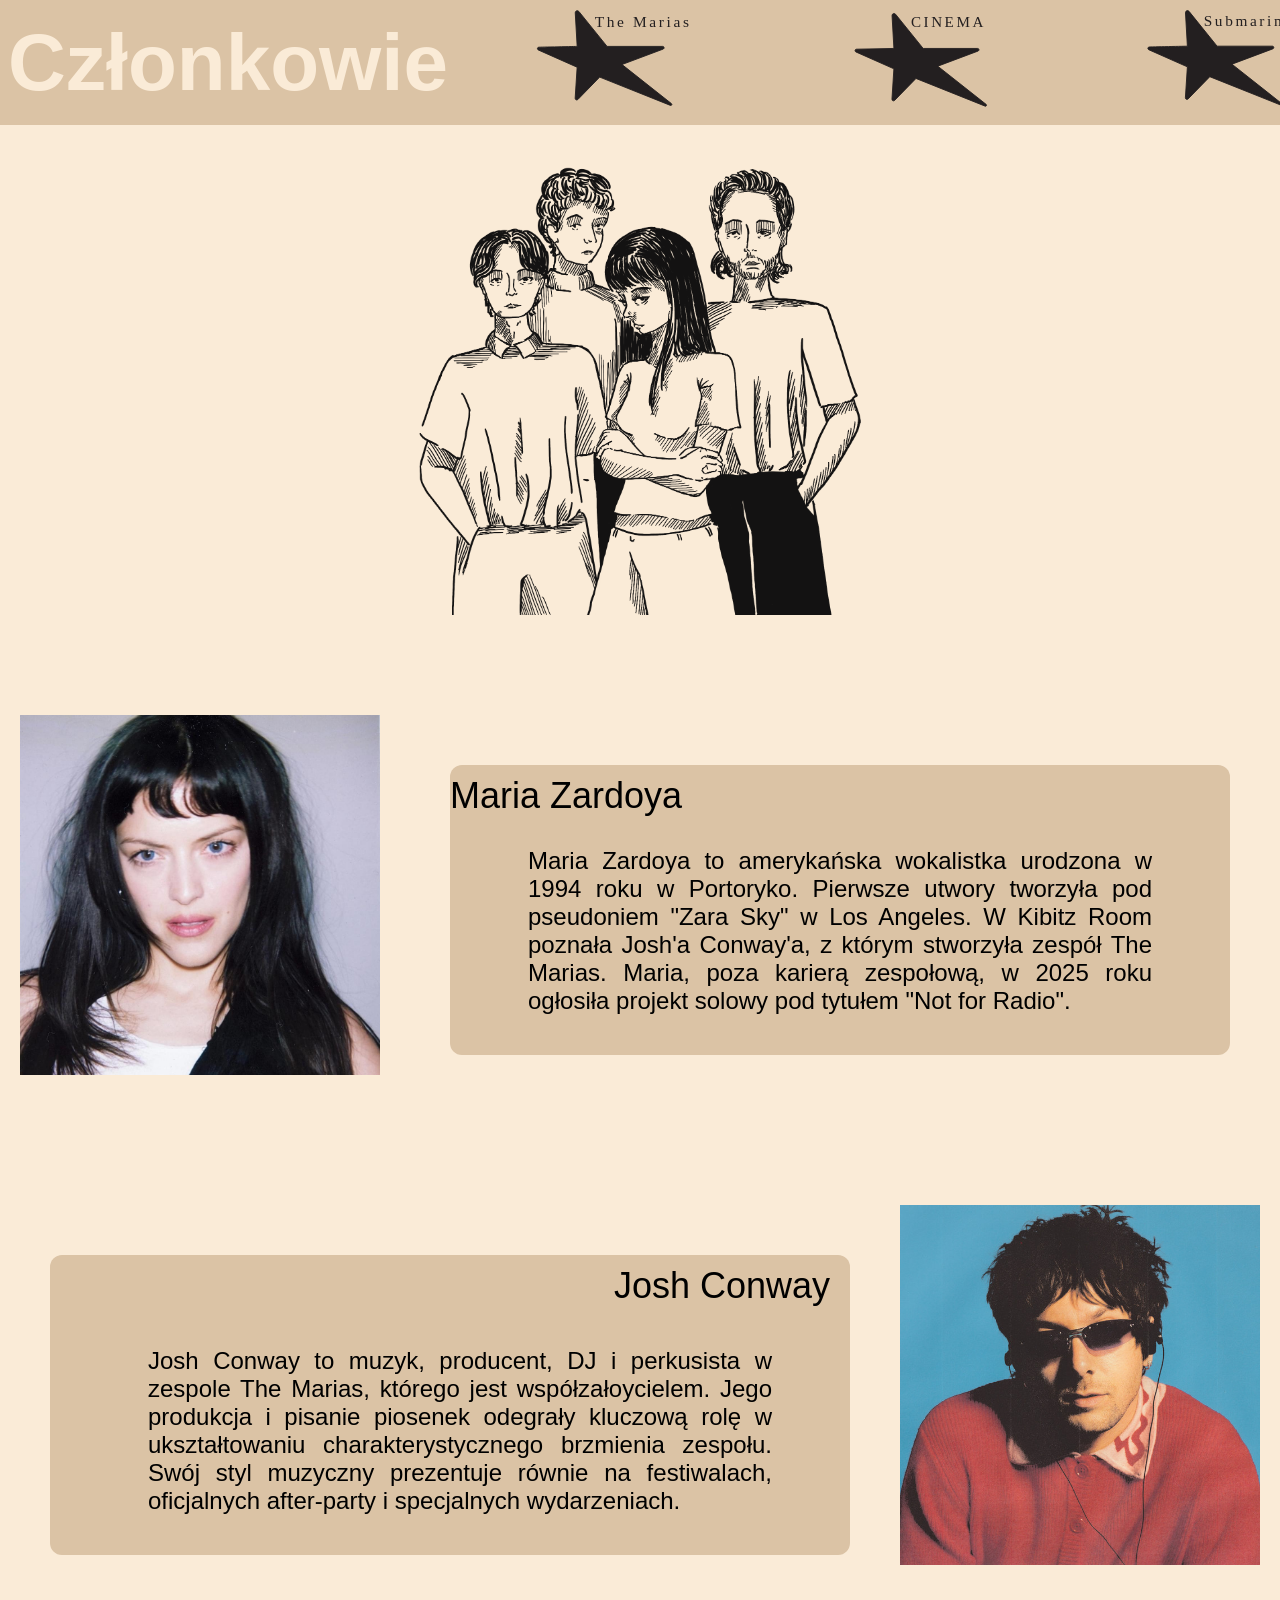
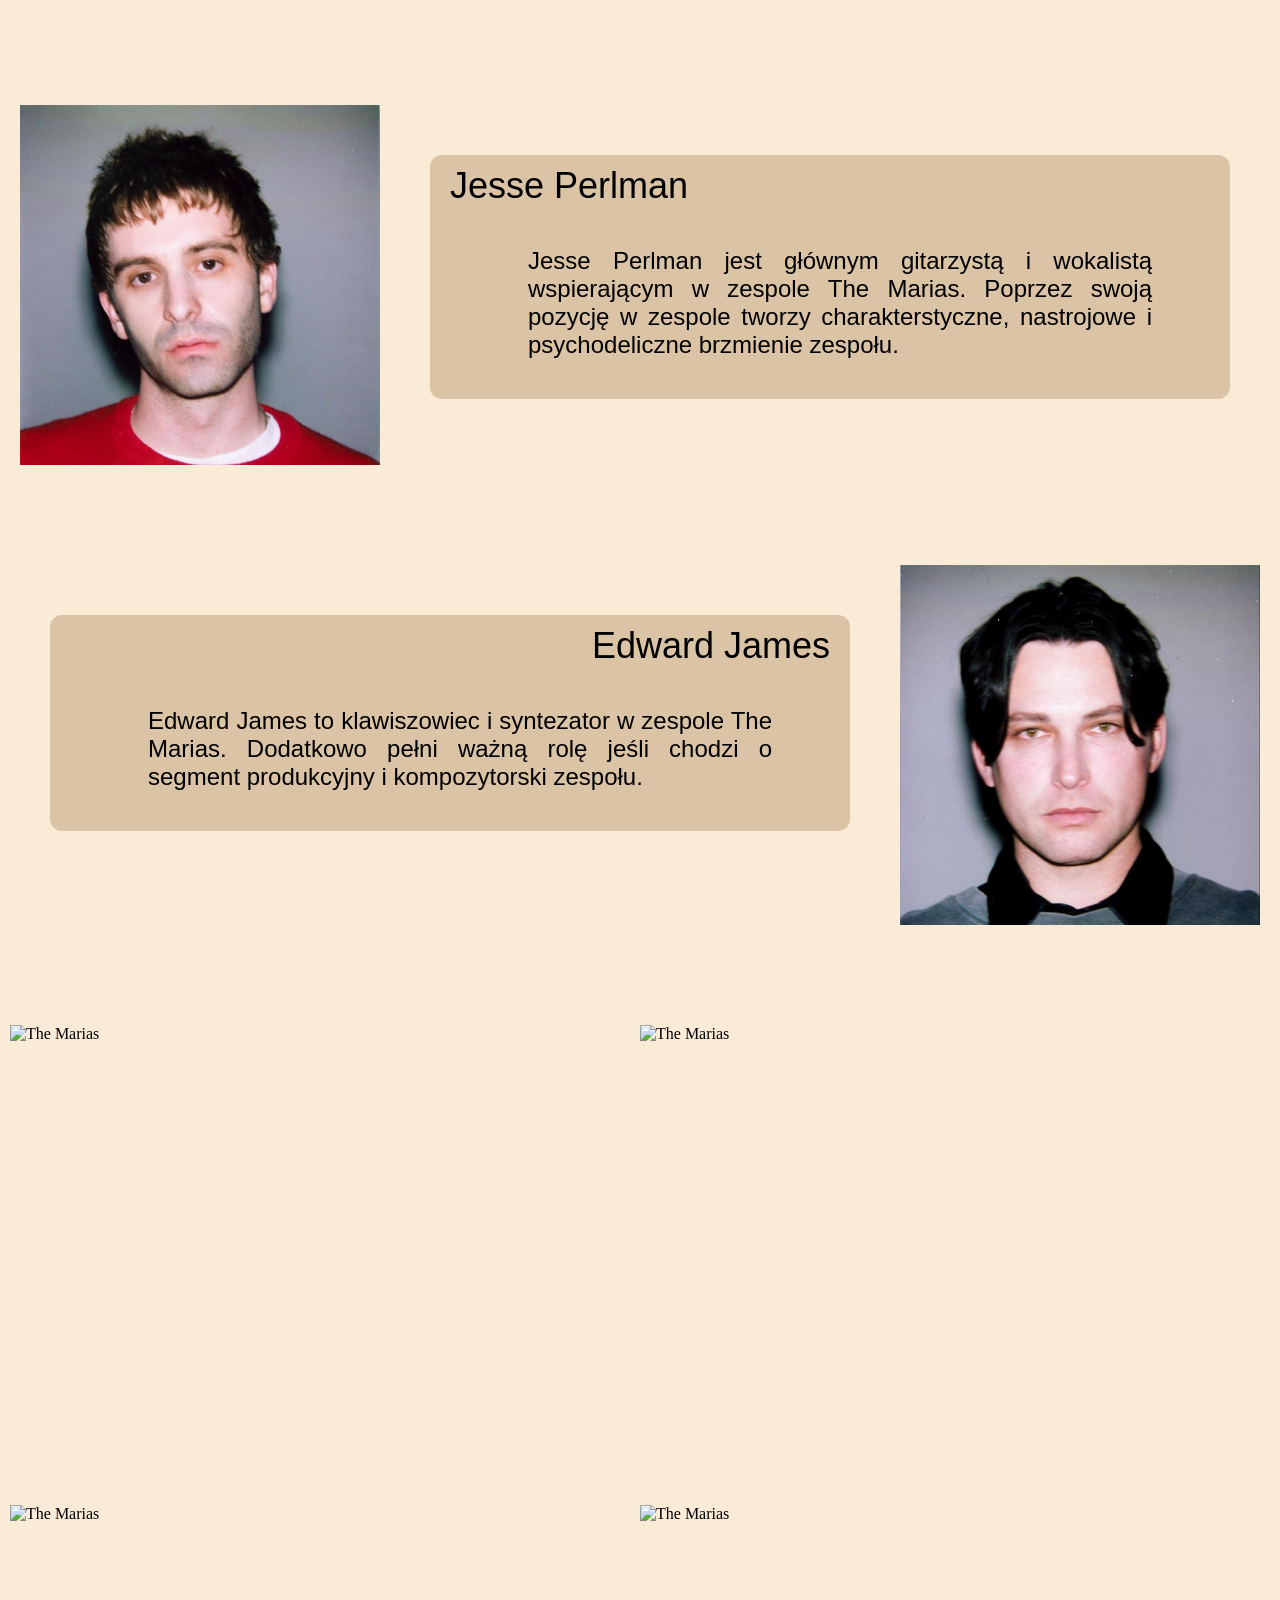
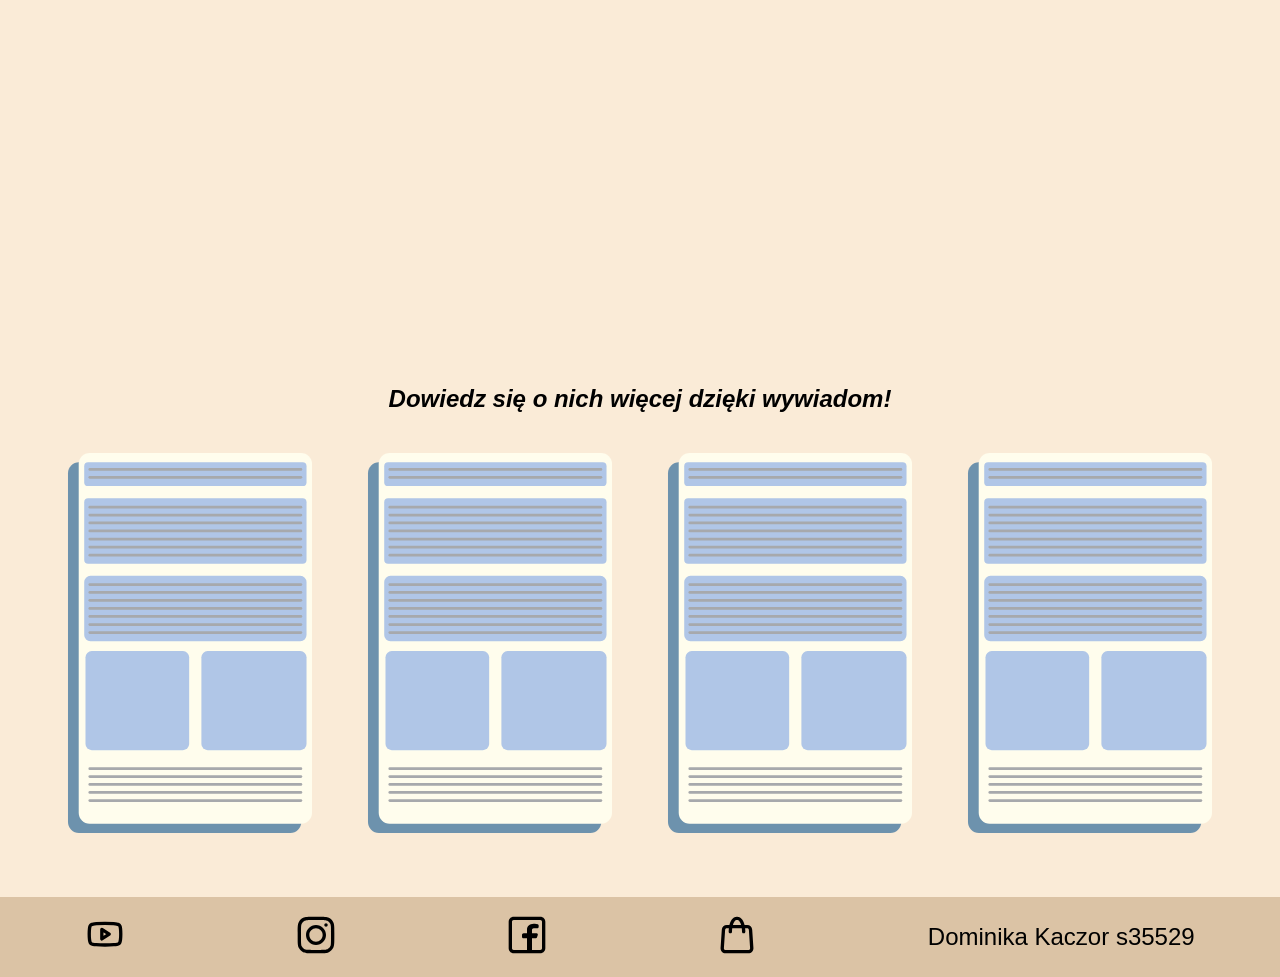
==== commit ab624cd1: "projekt 6 dodałam ten background za tekst, ikonke do karty i chyba jeszcze inne rzeczy, nie pamiętam" ====
--- a/index2.html
+++ b/index2.html
@@ -6,6 +6,7 @@
     <meta name="viewport" content="width=device-width, initial-scale=1.0">
     <title>członkowie</title>
     <link rel="stylesheet" href="style.css">
+    <link rel="icon" type="image/x-icon" href="photos/staricon.ico">
 
 </head>
 
@@ -37,57 +38,68 @@
     <div class="box1">
         <img src="photos/maria-zardoya2.jpg" alt="Maria Zardoya" width="360" height="360">
         <div class="box-container">
-            <div class="band1">
-                Maria Zardoya
+            <div class="background1">
+                <div class="band1">
+                    Maria Zardoya
+                </div>
+                <div class="text">Maria Zardoya to amerykańska wokalistka urodzona w 1994 roku w Portoryko. Pierwsze
+                    utwory
+                    tworzyła pod pseudoniem "Zara Sky" w Los Angeles. W Kibitz Room poznała Josh'a Conway'a, z którym
+                    stworzyła
+                    zespół The Marias. Maria, poza karierą zespołową, w 2025 roku ogłosiła projekt solowy pod tytułem
+                    "Not
+                    for
+                    Radio".</div>
             </div>
-            <div class="text">Maria Zardoya to amerykańska wokalistka urodzona w 1994 roku w Portoryko. Pierwsze utwory
-                tworzyła pod pseudoniem "Zara Sky" w Los Angeles. W Kibitz Room poznała Josh'a Conway'a, z którym
-                stworzyła
-                zespół The Marias. Maria, poza karierą zespołową, w 2025 roku ogłosiła projekt solowy pod tytułem "Not
-                for
-                Radio".</div>
         </div>
     </div>
 
     <div class="box2">
         <img src="photos/josh-conway.jpeg" alt="Josh Conway" width="360" height="360">
-        <div class="box-container">
-            <div class="band2">
-                Josh Conway
+        <div class="background1">
+            <div class="box-container">
+                <div class="band2">
+                    Josh Conway
+                </div>
+                <div class="text">Josh Conway to muzyk, producent, DJ i perkusista w zespole The Marias, którego jest
+                    współzałoycielem. Jego produkcja i pisanie piosenek odegrały kluczową rolę w ukształtowaniu
+                    charakterystycznego
+                    brzmienia zespołu. Swój styl muzyczny prezentuje równie na festiwalach, oficjalnych after-party i
+                    specjalnych
+                    wydarzeniach.</div>
             </div>
-            <div class="text">Josh Conway to muzyk, producent, DJ i perkusista w zespole The Marias, którego jest
-                współzałoycielem. Jego produkcja i pisanie piosenek odegrały kluczową rolę w ukształtowaniu
-                charakterystycznego
-                brzmienia zespołu. Swój styl muzyczny prezentuje równie na festiwalach, oficjalnych after-party i
-                specjalnych
-                wydarzeniach.</div>
         </div>
     </div>
 
 
     <div class="box1">
         <img src="photos/jesse-perlman.jpg" alt="Jesse Perlman" width="360" height="360">
-        <div class="box-container">
-            <div class="band1">
-                Jesse Perlman
+        <div class="background1">
+            <div class="box-container">
+                <div class="band1">
+                    Jesse Perlman
+                </div>
+                <div class="text">Jesse Perlman jest głównym gitarzystą i wokalistą wspierającym w zespole The Marias.
+                    Poprzez
+                    swoją pozycję w zespole tworzy charakterstyczne, nastrojowe i psychodeliczne brzmienie zespołu.
+                </div>
             </div>
-            <div class="text">Jesse Perlman jest głównym gitarzystą i wokalistą wspierającym w zespole The Marias.
-                Poprzez
-                swoją pozycję w zespole tworzy charakterstyczne, nastrojowe i psychodeliczne brzmienie zespołu. </div>
         </div>
     </div>
 
 
     <div class="box2">
         <img src="photos/edward-james.jpg" alt="Edward James" width="360" height="360">
-        <div class="box-container">
-            <div class="band2">
-                Edward James
+        <div class="background1">
+            <div class="box-container">
+                <div class="band2">
+                    Edward James
+                </div>
+                <div class="text"> Edward James to klawiszowiec i syntezator w zespole The Marias. Dodatkowo pełni ważną
+                    rolę
+                    jeśli
+                    chodzi o segment produkcyjny i kompozytorski zespołu. </div>
             </div>
-            <div class="text"> Edward James to klawiszowiec i syntezator w zespole The Marias. Dodatkowo pełni ważną
-                rolę
-                jeśli
-                chodzi o segment produkcyjny i kompozytorski zespołu. </div>
         </div>
 
     </div>
@@ -146,7 +158,7 @@
         <a href="https://www.facebook.com/themariasmp3/?locale=pl_PL" target="_blank">
             <img src="photos/facebook.svg" width="40" height="40" alt="Facebook">
         </a>
-        <a href="https://shop.themarias.us/en-uk">
+        <a href="https://shop.themarias.us/en-uk" target="_blank">
             <img src="photos/shop.svg" width="40" height="40" alt="Shop">
         </a>
 
--- a/style.css
+++ b/style.css
@@ -69,6 +69,8 @@
     font-size: 24px;
     font-family: "Raleway", sans-serif;
     font-optical-sizing: auto;
+    font-weight: bold;
+    font-style: italic;
     text-align: center;
     justify-content: center;
     margin-bottom: 40px;
@@ -173,6 +175,53 @@
     padding-top: 30px;
     margin-bottom: 50px;
 }
+
+.background1 {
+    background-color: rgb(219, 195, 165);
+    border-radius: 12px;
+    margin-left: 50px;
+    margin-right: 50px;
+    margin-top: 50px;
+    margin-bottom: 50px;
+    padding-top: 10px;
+    padding-bottom: 10px;
+}
+
+.background2 {
+    background-color: rgb(211, 144, 135);
+    border-radius: 12px;
+    margin-left: 50px;
+    margin-right: 50px;
+    margin-top: 50px;
+    margin-bottom: 50px;
+    padding-top: 10px;
+    padding-bottom: 10px;
+}
+
+.background3 {
+    background-color: rgb(86, 99, 220);
+    border-radius: 12px;
+    margin-left: 50px;
+    margin-right: 50px;
+    margin-top: 50px;
+    margin-bottom: 50px;
+    padding-top: 10px;
+    padding-bottom: 10px;
+}
+
+.class {
+    text-align: center;
+    text-align: justify;
+    font-size: 24px;
+    font-family: "Raleway", sans-serif;
+    font-optical-sizing: auto;
+    margin: auto;
+    max-width: 80%;
+    padding-bottom: 30px;
+    padding-top: 30px;
+    margin-bottom: 50px;
+}
+
 
 #album {
     font-size: 24px;
@@ -310,4 +359,10 @@
     flex-direction: column;
     gap: 10px;
     margin-left: 20px;
+}
+
+.sound {
+    display: flex;
+    justify-content: center;
+    margin: 50px 50px 50px 50px;
 }
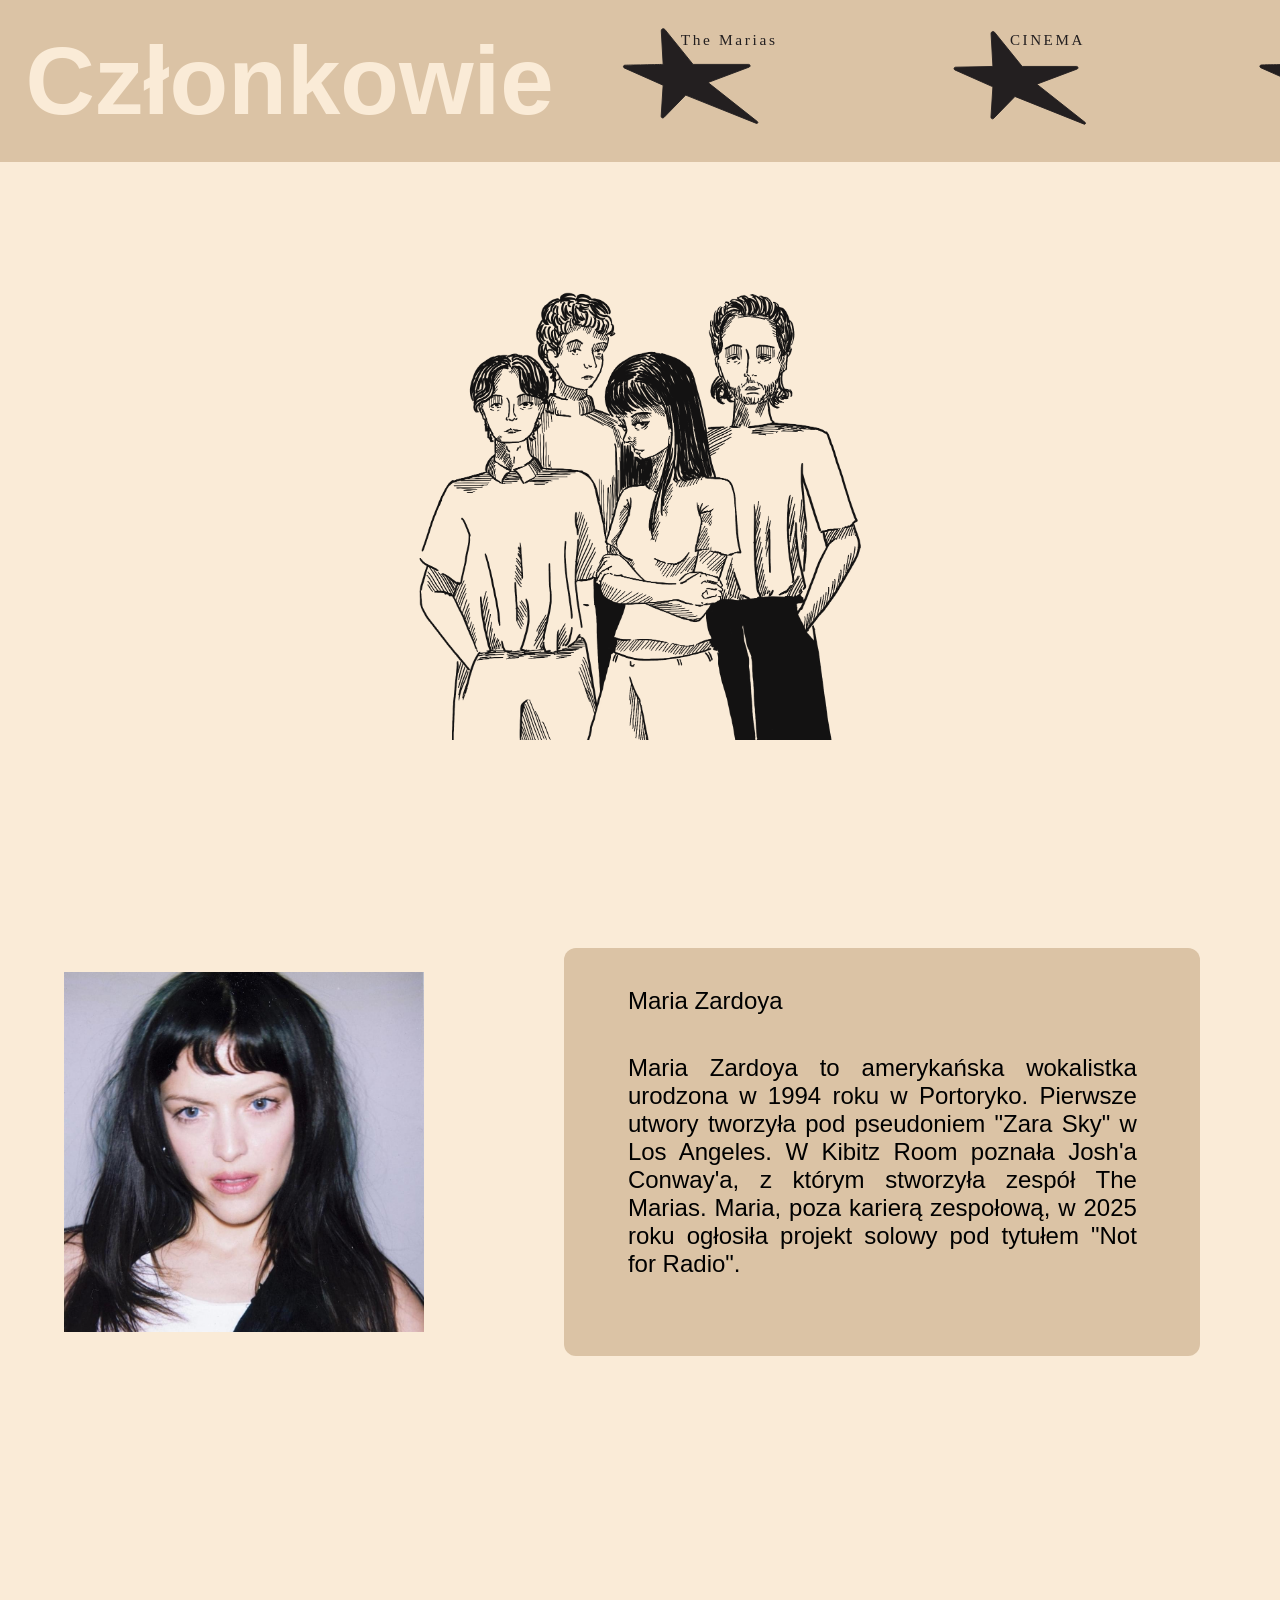
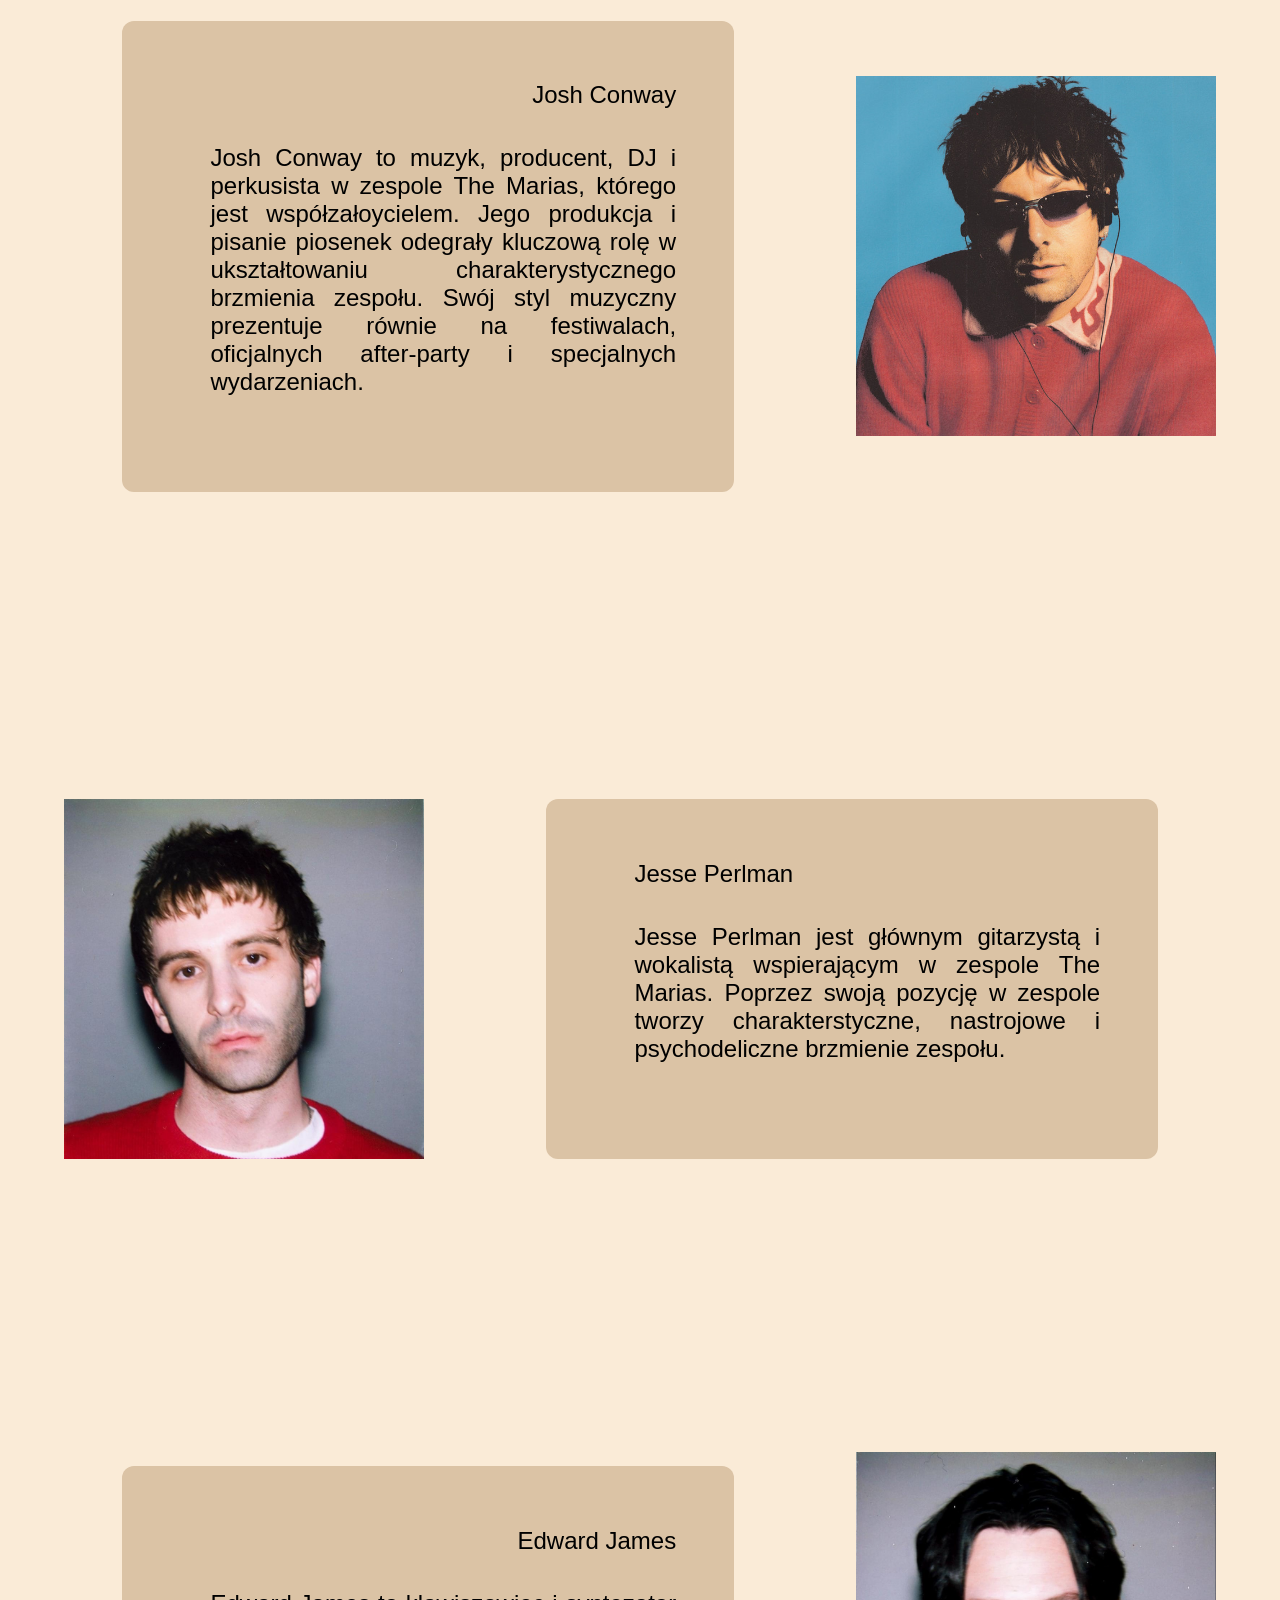
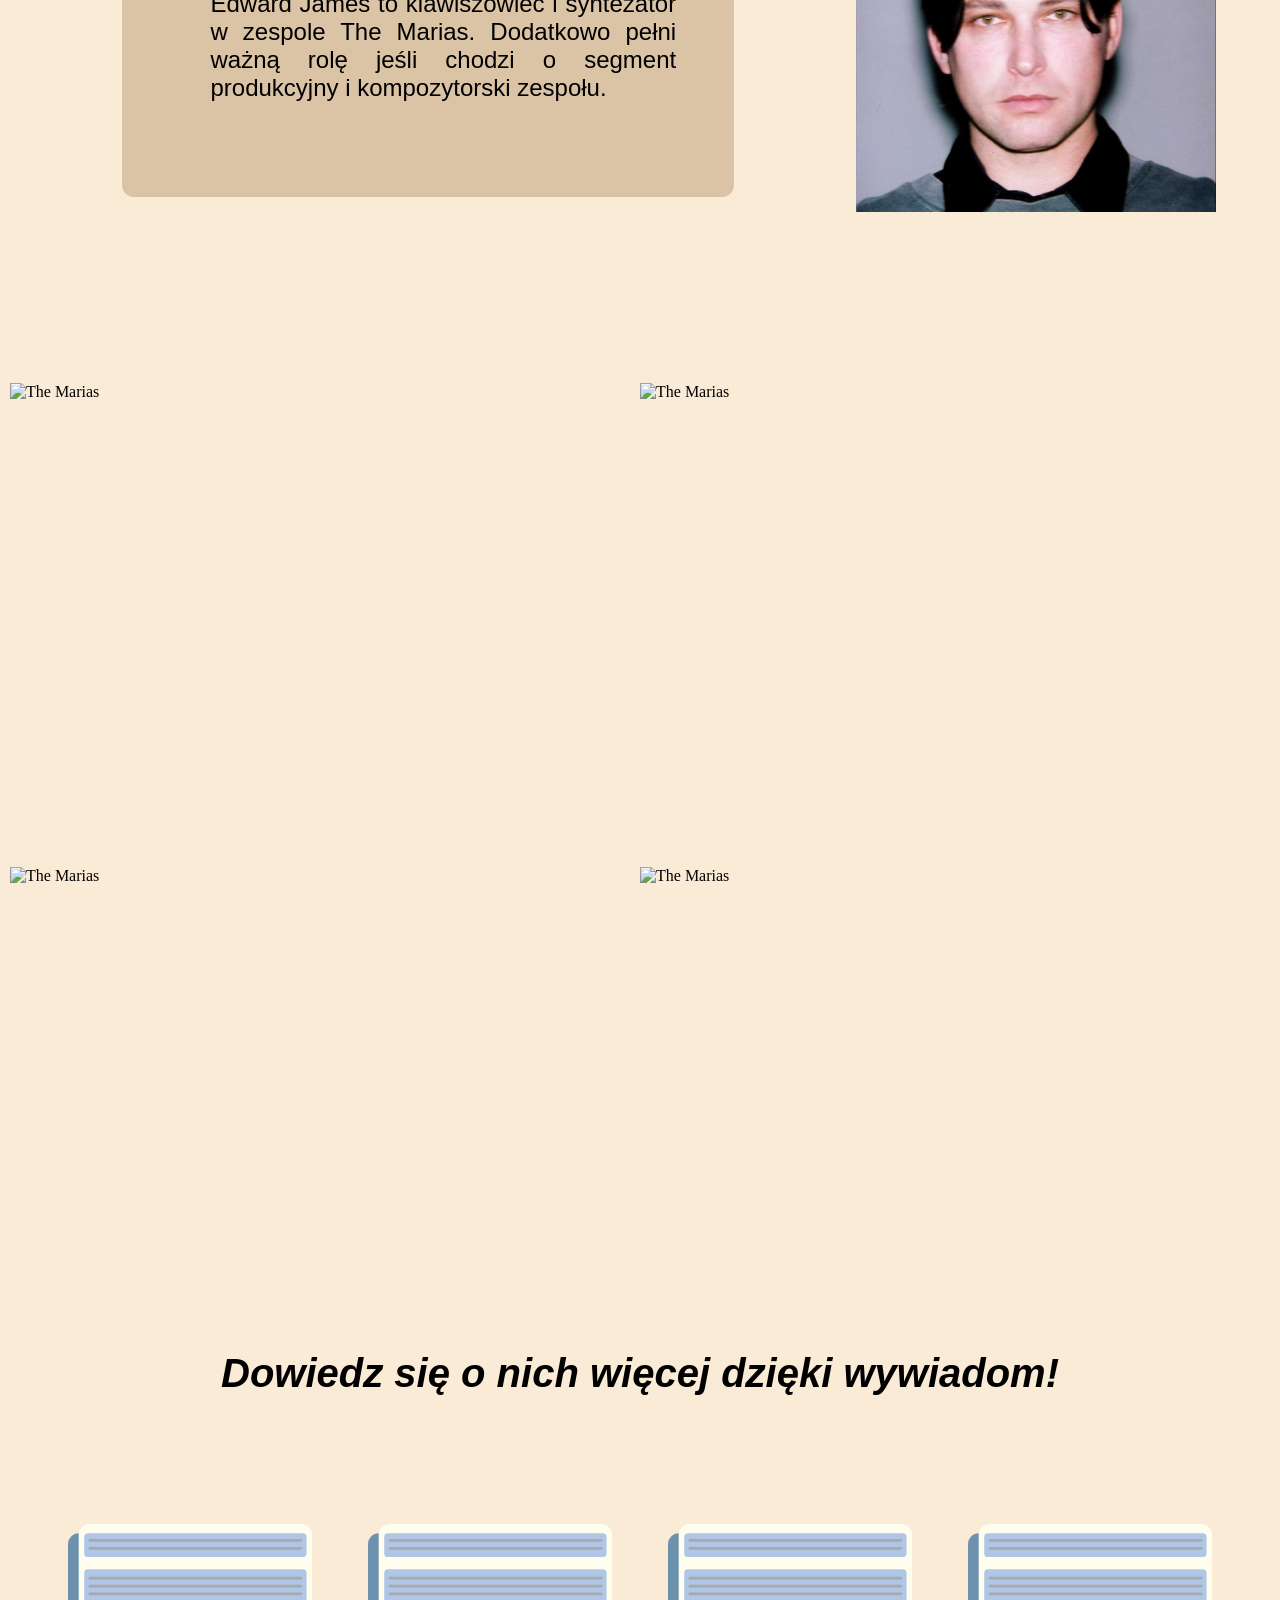
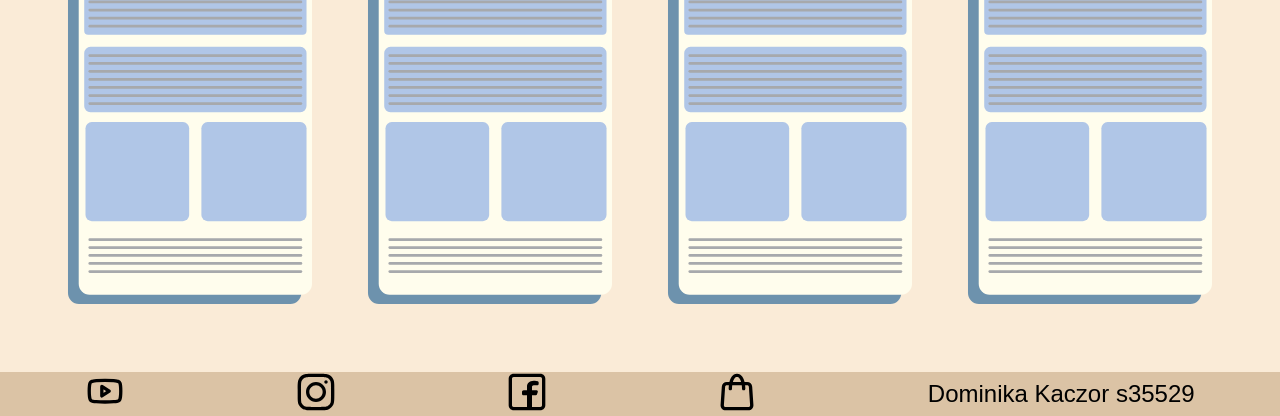
==== commit 525d665b: "projekt 7 pracuje nad stworzeniem tego, żeby strona dobrze sie wyświetlała na różnych ekranach" ====
--- a/index2.html
+++ b/index2.html
@@ -30,7 +30,7 @@
     </header>
 
     <a href="index2.html">
-        <div class="container" style="margin-top: 40px; margin-bottom: 40px;">
+        <div class="container" style="margin-top: 10%; margin-bottom: 10%;">
             <img src="photos/Untitled_Artwork3.png" width="450" height="450" alt="The Marias grafika">
         </div>
     </a>
--- a/style.css
+++ b/style.css
@@ -6,13 +6,12 @@
 
 .header1 {
     text-align: center;
-    font-size: 40px;
+    font-size: 300%;
     font-family: "Raleway", sans-serif;
     font-optical-sizing: auto;
     background-color: rgb(219, 195, 165);
     color: antiquewhite;
-    padding: 8px;
-    gap: 20px;
+    padding: 2%;
     display: flex;
     flex-direction: row;
     align-items: center;
@@ -20,13 +19,13 @@
 
 .header2 {
     text-align: center;
-    font-size: 40px;
+    font-size: 300%;
     font-family: "Raleway", sans-serif;
     font-optical-sizing: auto;
     background-color: rgb(211, 144, 135);
     color: antiquewhite;
-    padding: 8px;
-    gap: 20px;
+    padding: 2%;
+    gap: 5%;
     display: flex;
     flex-direction: row;
     align-items: center;
@@ -34,13 +33,12 @@
 
 .header3 {
     text-align: center;
-    font-size: 40px;
+    font-size: 300%;
     font-family: "Raleway", sans-serif;
     font-optical-sizing: auto;
     background-color: rgb(86, 99, 220);
     color: antiquewhite;
-    padding: 8px;
-    gap: 20px;
+    padding: 2%;
     display: flex;
     flex-direction: row;
     align-items: center;
@@ -49,14 +47,14 @@
 .class {
     text-align: center;
     text-align: justify;
-    font-size: 24px;
+    font-size: 150%;
     font-family: "Raleway", sans-serif;
     font-optical-sizing: auto;
     margin: auto;
-    max-width: 80%;
-    padding-bottom: 30px;
-    padding-top: 30px;
-    margin-bottom: 40px;
+    max-width: 90%;
+    padding-bottom: 2%;
+    padding-top: 2%;
+    margin-bottom: 2%;
 
 }
 
@@ -66,14 +64,14 @@
 }
 
 .album {
-    font-size: 24px;
+    font-size: 250%;
     font-family: "Raleway", sans-serif;
     font-optical-sizing: auto;
     font-weight: bold;
     font-style: italic;
     text-align: center;
     justify-content: center;
-    margin-bottom: 40px;
+    margin-bottom: 10%;
 }
 
 .container {
@@ -89,7 +87,7 @@
     justify-content: space-around;
     flex-direction: row;
     align-items: center;
-    height: 80px;
+    height: 150%;
 }
 
 .end2 {
@@ -99,7 +97,7 @@
     justify-content: space-around;
     flex-direction: row;
     align-items: center;
-    height: 80px;
+    height: 150%;
 }
 
 .end3 {
@@ -109,24 +107,7 @@
     justify-content: space-around;
     flex-direction: row;
     align-items: center;
-    height: 80px;
-}
-
-input,
-textarea {
-    width: 100%;
-    padding: 15px;
-    font-size: 18px;
-}
-
-textarea {
-    height: 200px;
-}
-
-button {
-    padding: 15px 30px;
-    font-size: 18px;
-    justify-content: center;
+    height: 150%;
 }
 
 body {
@@ -136,23 +117,21 @@
 
 .box1 {
     display: flex;
-    align-items: flex-start;
-    display: 20px;
-    flex-direction: row;
-    margin-left: 20px;
-    margin-bottom: 100px;
-    margin-top: 100px;
+    align-items: center;
+    display: 100%;
+    flex-direction: row;
+    margin-left: 5%;
+    margin-bottom: 5%;
 
 }
 
 .box2 {
     display: flex;
-    align-items: flex-start;
-    display: 20px;
+    align-items: center;
+    display: 100%;
     flex-direction: row-reverse;
-    margin-right: 20px;
-    margin-bottom: 100px;
-    margin-top: 100px;
+    margin-right: 5%;
+    margin-bottom: 5%;
 }
 
 body {
@@ -163,104 +142,79 @@
     background-color: hsl(226, 55, 24);
 }
 
-.class {
-    text-align: center;
-    text-align: justify;
-    font-size: 24px;
-    font-family: "Raleway", sans-serif;
-    font-optical-sizing: auto;
-    margin: auto;
-    max-width: 80%;
-    padding-bottom: 30px;
-    padding-top: 30px;
-    margin-bottom: 50px;
-}
 
 .background1 {
     background-color: rgb(219, 195, 165);
     border-radius: 12px;
-    margin-left: 50px;
-    margin-right: 50px;
-    margin-top: 50px;
-    margin-bottom: 50px;
-    padding-top: 10px;
-    padding-bottom: 10px;
+    margin-left: 10%;
+    margin-right: 10%;
+    margin-top: 10%;
+    margin-bottom: 10%;
+    padding-top: 5%;
+    padding-bottom: 5%;
 }
 
 .background2 {
     background-color: rgb(211, 144, 135);
     border-radius: 12px;
-    margin-left: 50px;
-    margin-right: 50px;
-    margin-top: 50px;
-    margin-bottom: 50px;
-    padding-top: 10px;
-    padding-bottom: 10px;
+    margin-left: 10%;
+    margin-right: 10%;
+    margin-top: 10%;
+    margin-bottom: 10%;
+    padding-top: 5%;
+    padding-bottom: 5%;
 }
 
 .background3 {
     background-color: rgb(86, 99, 220);
     border-radius: 12px;
-    margin-left: 50px;
-    margin-right: 50px;
-    margin-top: 50px;
-    margin-bottom: 50px;
-    padding-top: 10px;
-    padding-bottom: 10px;
-}
-
-.class {
-    text-align: center;
-    text-align: justify;
-    font-size: 24px;
-    font-family: "Raleway", sans-serif;
-    font-optical-sizing: auto;
+    margin-left: 10%;
+    margin-right: 10%;
+    margin-top: 10%;
+    margin-bottom: 10%;
+    padding-top: 5%;
+    padding-bottom: 5%;
+}
+
+
+#album {
+    font-size: 150%;
+    font-family: "Raleway", sans-serif;
+    font-optical-sizing: auto;
+    text-align: center;
+    justify-content: center;
+    margin-bottom: 20%;
+}
+
+#footer {
+    font-size: 150%;
+    font-family: "Raleway", sans-serif;
+    font-optical-sizing: auto;
+    align-items: flex-end;
+}
+
+.left {
+    display: flex;
+    gap: 15px;
+}
+
+.quote {
+    font-style: italic;
+    font-size: 150%;
+    font-family: "Raleway", sans-serif;
+    text-align: center;
     margin: auto;
     max-width: 80%;
-    padding-bottom: 30px;
-    padding-top: 30px;
-    margin-bottom: 50px;
-}
-
-
-#album {
-    font-size: 24px;
-    font-family: "Raleway", sans-serif;
-    font-optical-sizing: auto;
-    text-align: center;
-    justify-content: center;
-    margin-bottom: 30px;
-}
-
-#footer {
-    font-size: 24px;
-    font-family: "Raleway", sans-serif;
-    font-optical-sizing: auto;
-    align-items: flex-end;
-}
-
-.left {
-    display: flex;
-    gap: 15px;
-}
-
-.quote {
-    font-style: italic;
-    font-size: 24px;
-    font-family: "Raleway", sans-serif;
-    text-align: center;
-    margin: auto;
-    max-width: 80%;
-    margin-bottom: 30px;
+    margin-bottom: 6%;
 }
 
 .author {
-    font-size: 20px;
+    font-size: 150%;
     font-family: "Raleway", sans-serif;
     text-align: center;
     align-items: end;
     margin: auto;
-    margin-bottom: 10px;
+    margin-bottom: 6%;
     max-width: 80%;
 }
 
@@ -274,7 +228,7 @@
 }
 
 .button1:hover {
-    box-shadow: 0px 0px 10px 2px rgb(177, 172, 166);
+    box-shadow: 200% 200% 200% 200% rgb(177, 172, 166);
 }
 
 .button2 {
@@ -287,7 +241,7 @@
 }
 
 .button2:hover {
-    box-shadow: 0px 0px 10px 2px hsl(359, 87%, 9%);
+    box-shadow: 200% 200% 200% 200% hsl(359, 87%, 9%);
 }
 
 .button3 {
@@ -300,45 +254,46 @@
 }
 
 .button3:hover {
-    box-shadow: 0px 0px 10px 2px rgb(51, 53, 120);
+    box-shadow: 200% 200% 200% 200% rgb(51, 53, 120);
 }
 
 .text {
     text-align: center;
     text-align: justify;
-    font-size: 24px;
+    font-size: 150%;
     font-family: "Raleway", sans-serif;
     font-optical-sizing: auto;
     margin: auto;
     max-width: 80%;
-    padding: 30px;
+    padding: 6%;
 }
 
 .photos {
     justify-content: center;
     display: flex;
-    margin-bottom: 60px;
+    margin-bottom: 5%;
 
 }
 
 .press {
     justify-content: center;
     display: flex;
-    margin-bottom: 60px;
+    margin-bottom: 5%;
 
 }
 
 .band1 {
-    font-size: 36px;
+    font-size: 150%;
     font-family: "Raleway", sans-serif;
     font-optical-sizing: bold;
     text-align: flex-start;
     align-content: flex-start;
     justify-content: center;
+    margin-left: 10%;
 }
 
 .band2 {
-    font-size: 36px;
+    font-size: 150%;
     font-family: "Raleway", sans-serif;
     font-optical-sizing: bold;
     /* text-align: flex-end;
@@ -346,23 +301,23 @@
     justify-content: center; */
     justify-content: flex-end;
     text-align: right;
-    margin-right: 20px;
+    margin-right: 10%;
 }
 
 .nav {
     display: flex;
-    gap: 5px;
+    gap: 2%;
 }
 
 .box-container {
     display: flex;
     flex-direction: column;
-    gap: 10px;
-    margin-left: 20px;
+    gap: 2%;
+    margin-left: 5%;
 }
 
 .sound {
     display: flex;
     justify-content: center;
-    margin: 50px 50px 50px 50px;
+    margin: 5% 5% 5% 5%;
 }
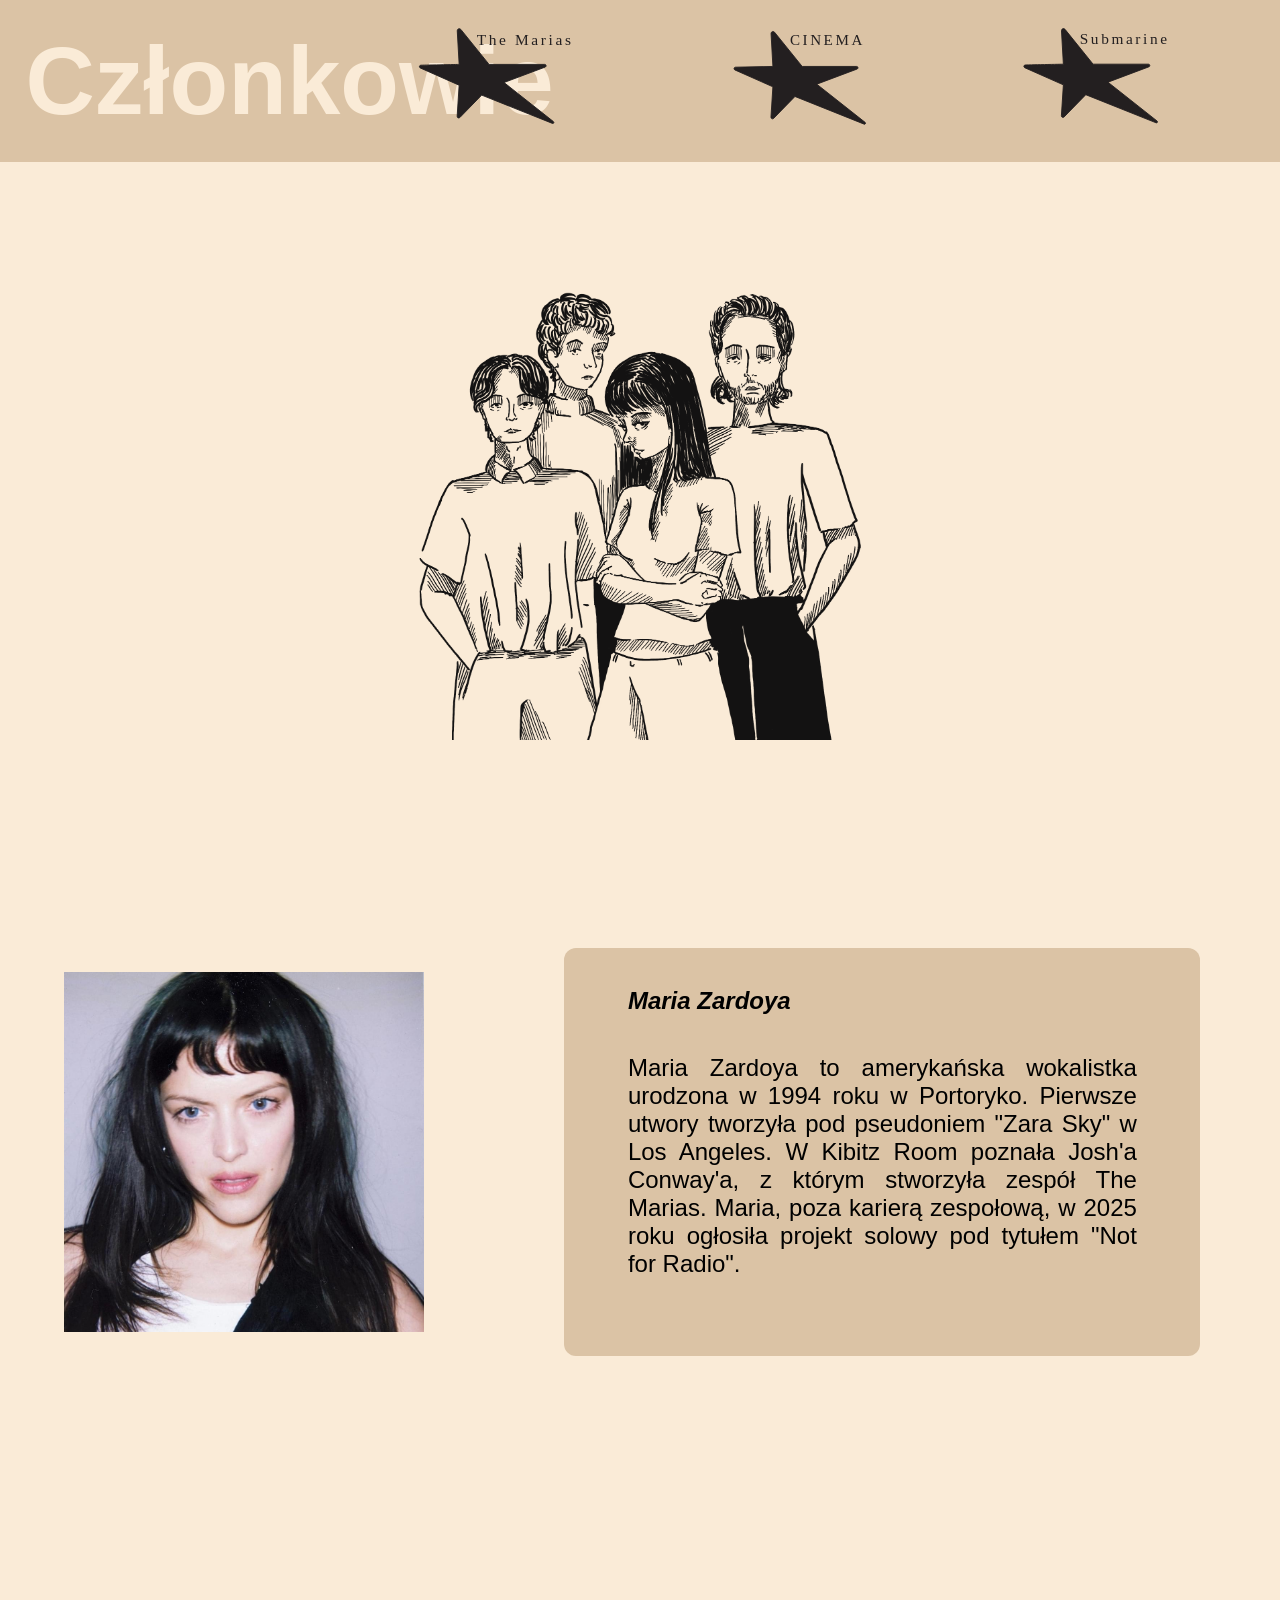
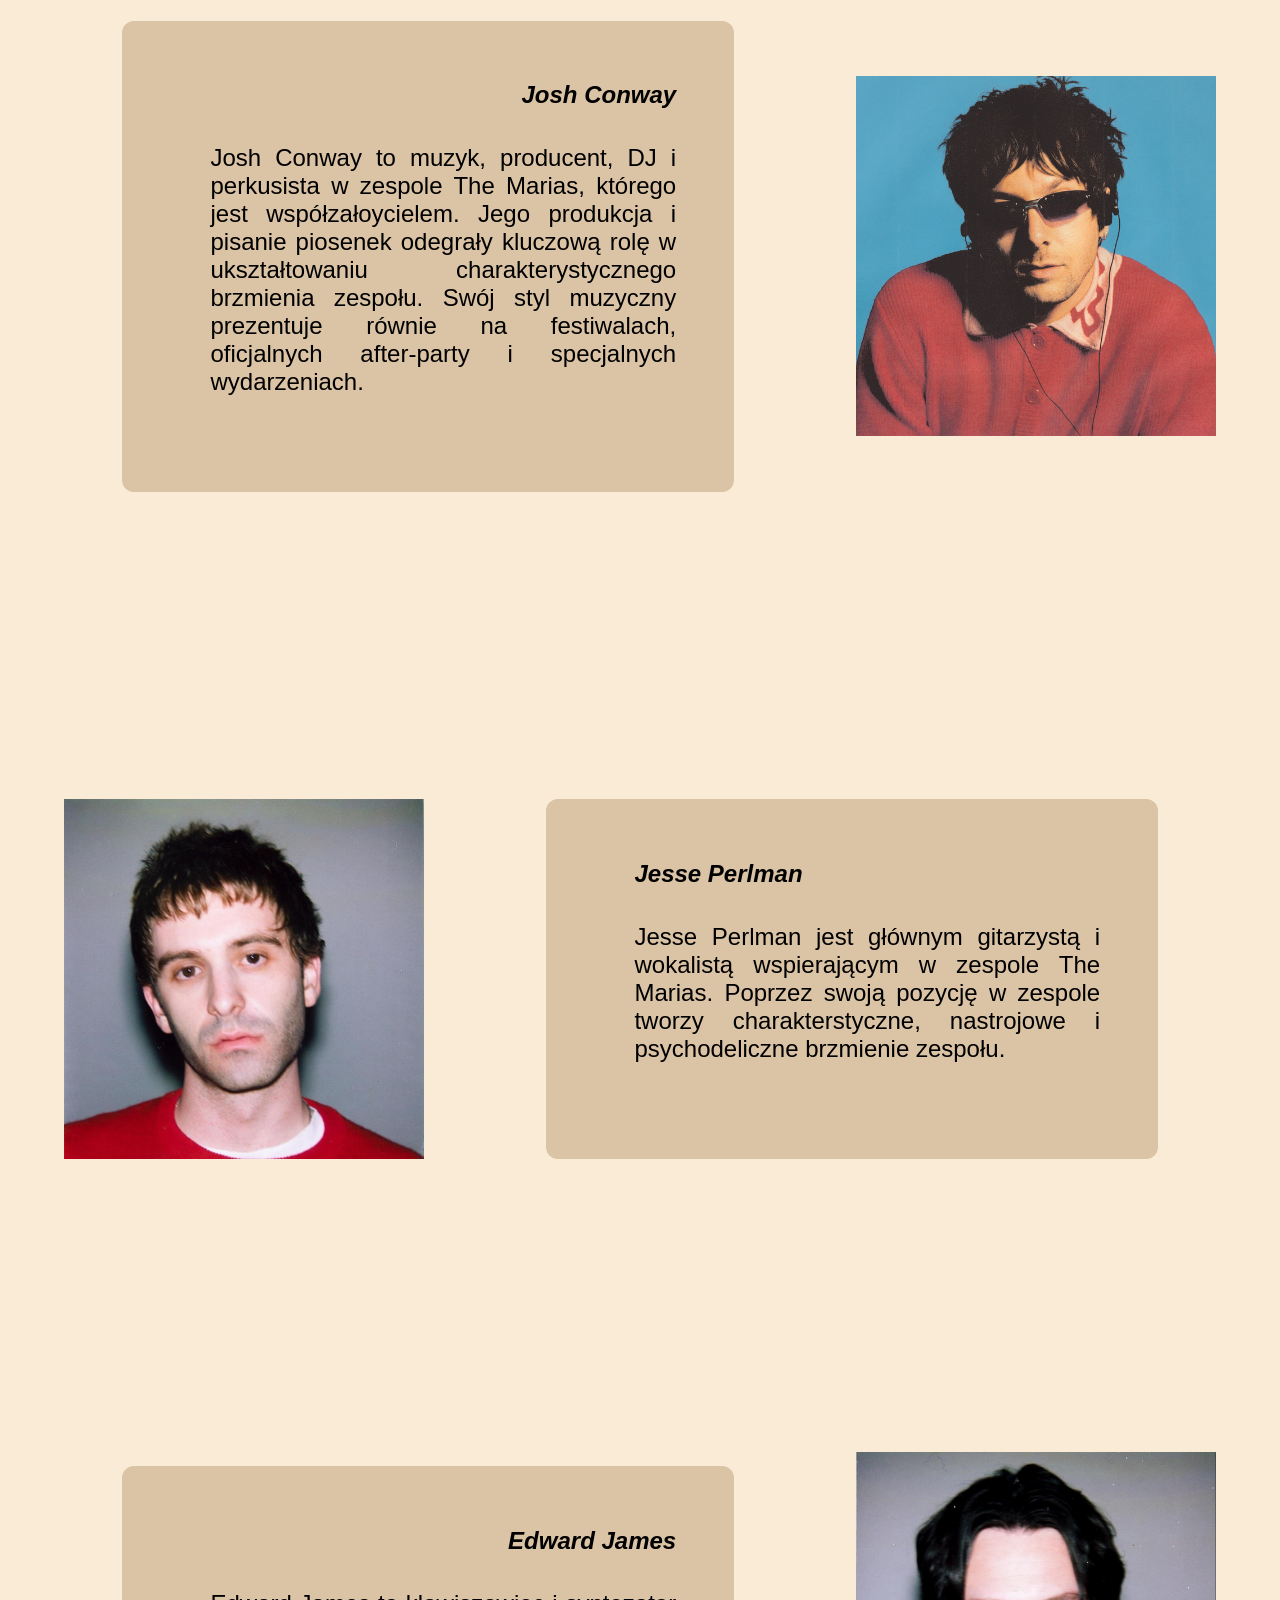
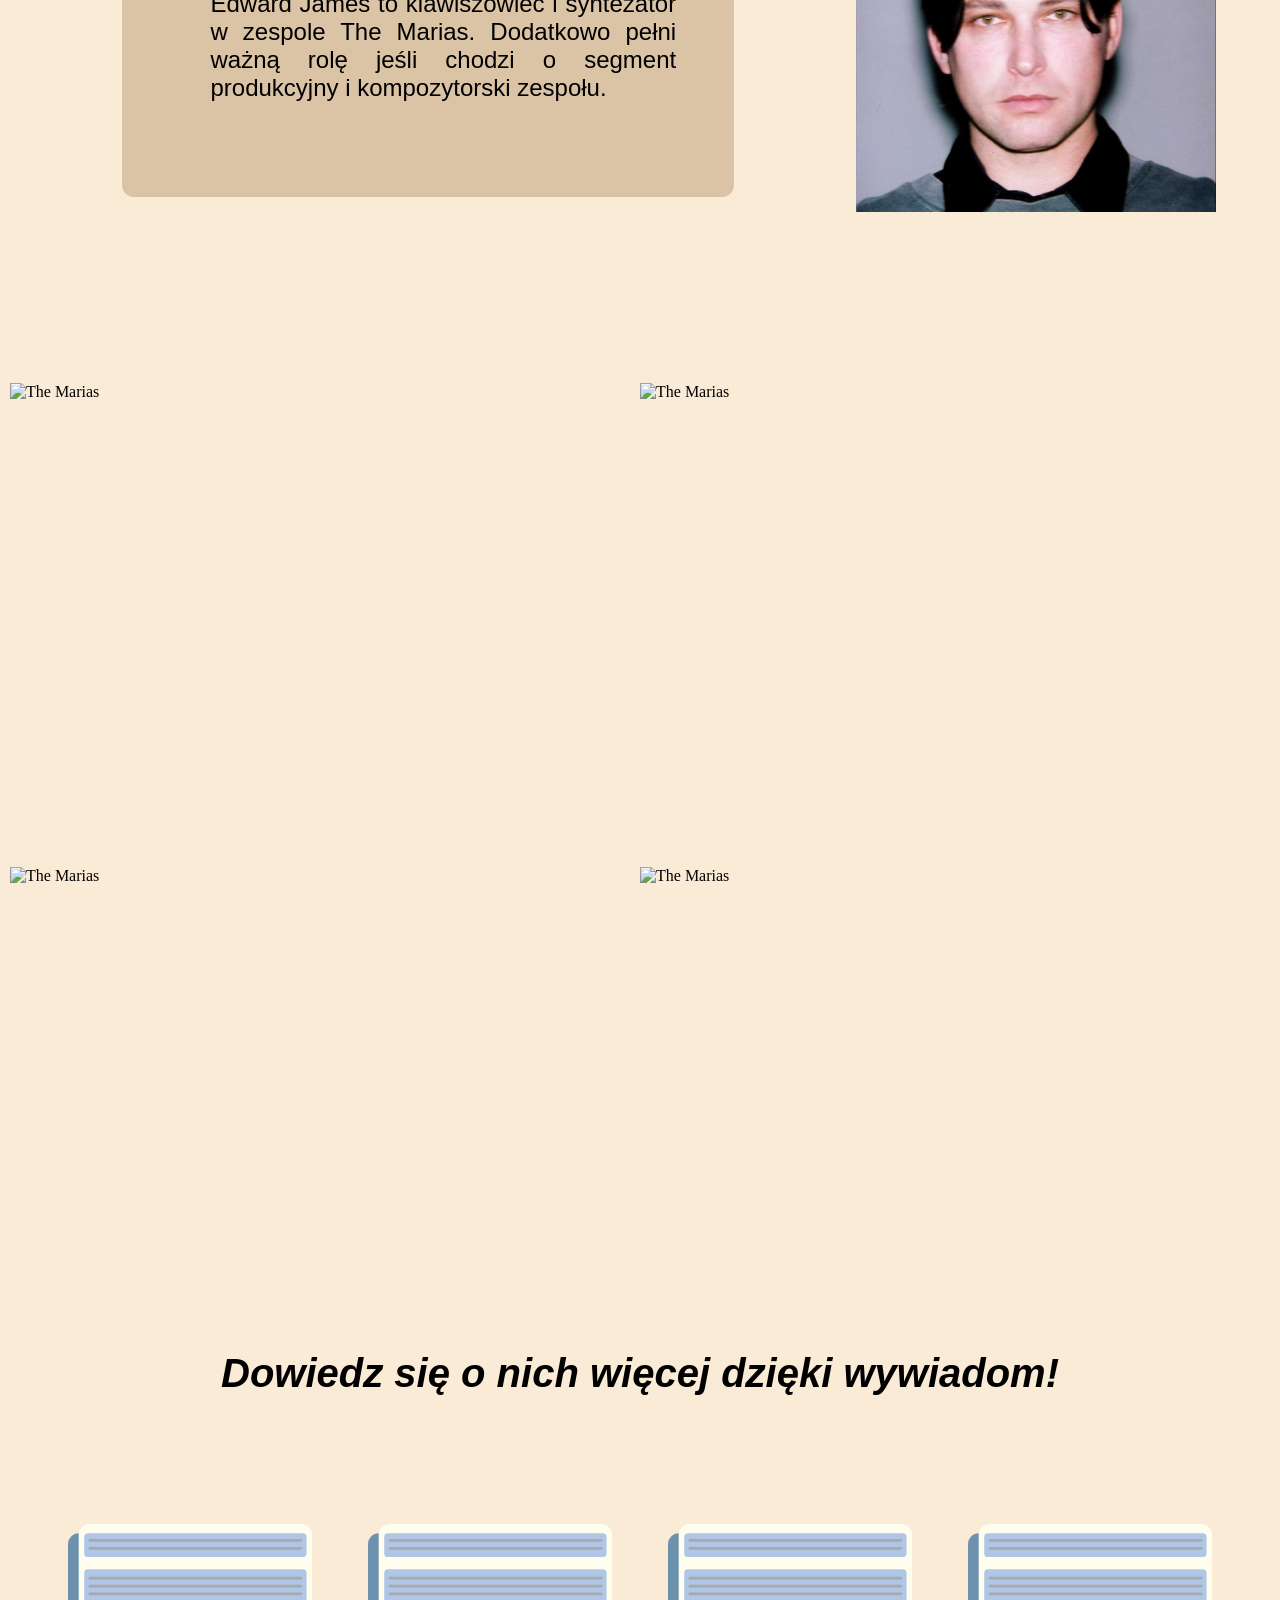
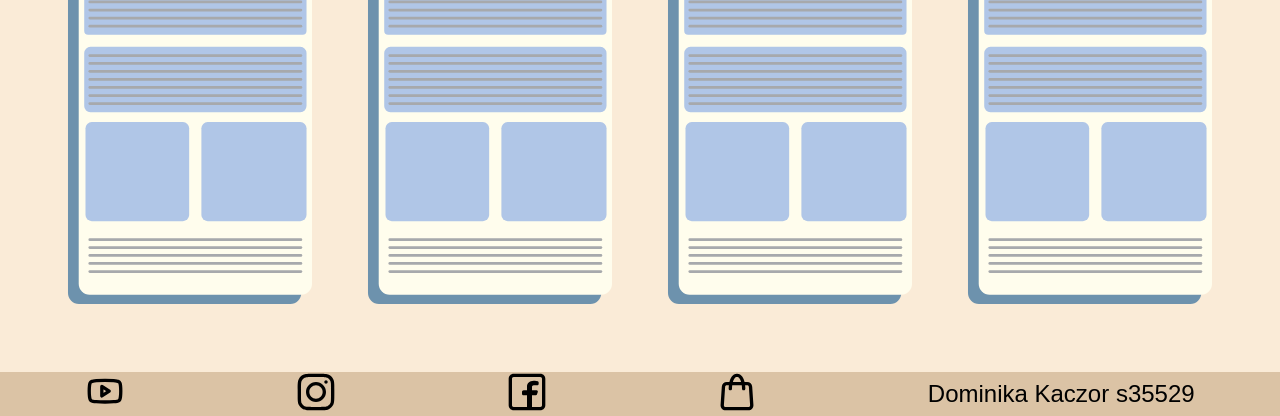
==== commit 23579d71: "projekt 11 naprawiony mam header" ====
--- a/index2.html
+++ b/index2.html
@@ -14,8 +14,10 @@
 
     <header>
         <div class="header1">
-            <h1>Członkowie</h1>
-            <div class="nav">
+            <div id="title">
+                <h1>Członkowie</h1>
+            </div>
+            <div class="nav1">
                 <a href="index.html">
                     <img src="photos/themarias.svg" alt="The Marias" width="300" height="100">
                 </a>
--- a/style.css
+++ b/style.css
@@ -1,8 +1,12 @@
 body {
     margin: 0%;
-
-}
-
+    overflow-x: hidden;
+
+}
+
+#title {
+    width: 20%;
+}
 
 .header1 {
     text-align: center;
@@ -12,9 +16,12 @@
     background-color: rgb(219, 195, 165);
     color: antiquewhite;
     padding: 2%;
-    display: flex;
-    flex-direction: row;
-    align-items: center;
+    justify-content: space-between;
+    width: 100%;
+    box-sizing: border-box;
+    display: flex;
+    align-items: center;
+    flex-wrap: no-wrap;
 }
 
 .header2 {
@@ -25,10 +32,15 @@
     background-color: rgb(211, 144, 135);
     color: antiquewhite;
     padding: 2%;
-    gap: 5%;
-    display: flex;
-    flex-direction: row;
-    align-items: center;
+    justify-content: space-between;
+    width: 100%;
+    box-sizing: border-box;
+    display: flex;
+    justify-content: space-between;
+    align-items: center;
+    flex-wrap: no-wrap;
+
+
 }
 
 .header3 {
@@ -39,9 +51,14 @@
     background-color: rgb(86, 99, 220);
     color: antiquewhite;
     padding: 2%;
-    display: flex;
-    flex-direction: row;
-    align-items: center;
+    justify-content: space-between;
+    width: 100%;
+    box-sizing: border-box;
+    display: flex;
+    justify-content: space-between;
+    align-items: center;
+    flex-wrap: no-wrap;
+
 }
 
 .class {
@@ -167,6 +184,50 @@
 
 .background3 {
     background-color: rgb(86, 99, 220);
+    border-radius: 12px;
+    margin-left: 10%;
+    margin-right: 10%;
+    margin-top: 10%;
+    margin-bottom: 10%;
+    padding-top: 5%;
+    padding-bottom: 5%;
+}
+
+.background4 {
+    background-color: rgb(186, 99, 87);
+    border-radius: 12px;
+    margin-left: 10%;
+    margin-right: 10%;
+    margin-top: 10%;
+    margin-bottom: 10%;
+    padding-top: 5%;
+    padding-bottom: 5%;
+}
+
+.background5 {
+    background-color: rgb(153, 71, 61);
+    border-radius: 12px;
+    margin-left: 10%;
+    margin-right: 10%;
+    margin-top: 10%;
+    margin-bottom: 10%;
+    padding-top: 5%;
+    padding-bottom: 5%;
+}
+
+.background6 {
+    background-color: rgb(59, 70, 175);
+    border-radius: 12px;
+    margin-left: 10%;
+    margin-right: 10%;
+    margin-top: 10%;
+    margin-bottom: 10%;
+    padding-top: 5%;
+    padding-bottom: 5%;
+}
+
+.background7 {
+    background-color: rgb(40, 51, 146);
     border-radius: 12px;
     margin-left: 10%;
     margin-right: 10%;
@@ -228,7 +289,7 @@
 }
 
 .button1:hover {
-    box-shadow: 200% 200% 200% 200% rgb(177, 172, 166);
+    box-shadow: 0px 0px 20px rgb(177, 172, 166);
 }
 
 .button2 {
@@ -241,7 +302,7 @@
 }
 
 .button2:hover {
-    box-shadow: 200% 200% 200% 200% hsl(359, 87%, 9%);
+    box-shadow: 0px 0px 20px hsl(359, 87%, 9%);
 }
 
 .button3 {
@@ -254,7 +315,7 @@
 }
 
 .button3:hover {
-    box-shadow: 200% 200% 200% 200% rgb(51, 53, 120);
+    box-shadow: 0px 0px 20px rgb(51, 53, 120);
 }
 
 .text {
@@ -289,6 +350,8 @@
     text-align: flex-start;
     align-content: flex-start;
     justify-content: center;
+    font-weight: bold;
+    font-style: italic;
     margin-left: 10%;
 }
 
@@ -301,12 +364,23 @@
     justify-content: center; */
     justify-content: flex-end;
     text-align: right;
+    font-weight: bold;
+    font-style: italic;
     margin-right: 10%;
 }
 
 .nav {
     display: flex;
-    gap: 2%;
+    gap: auto;
+    width: 78%;
+}
+
+.nav1 {
+    display: flex;
+    gap: 2px;
+    flex-wrap: wrap;
+    justify-content: flex-end;
+    align-items: center;
 }
 
 .box-container {
